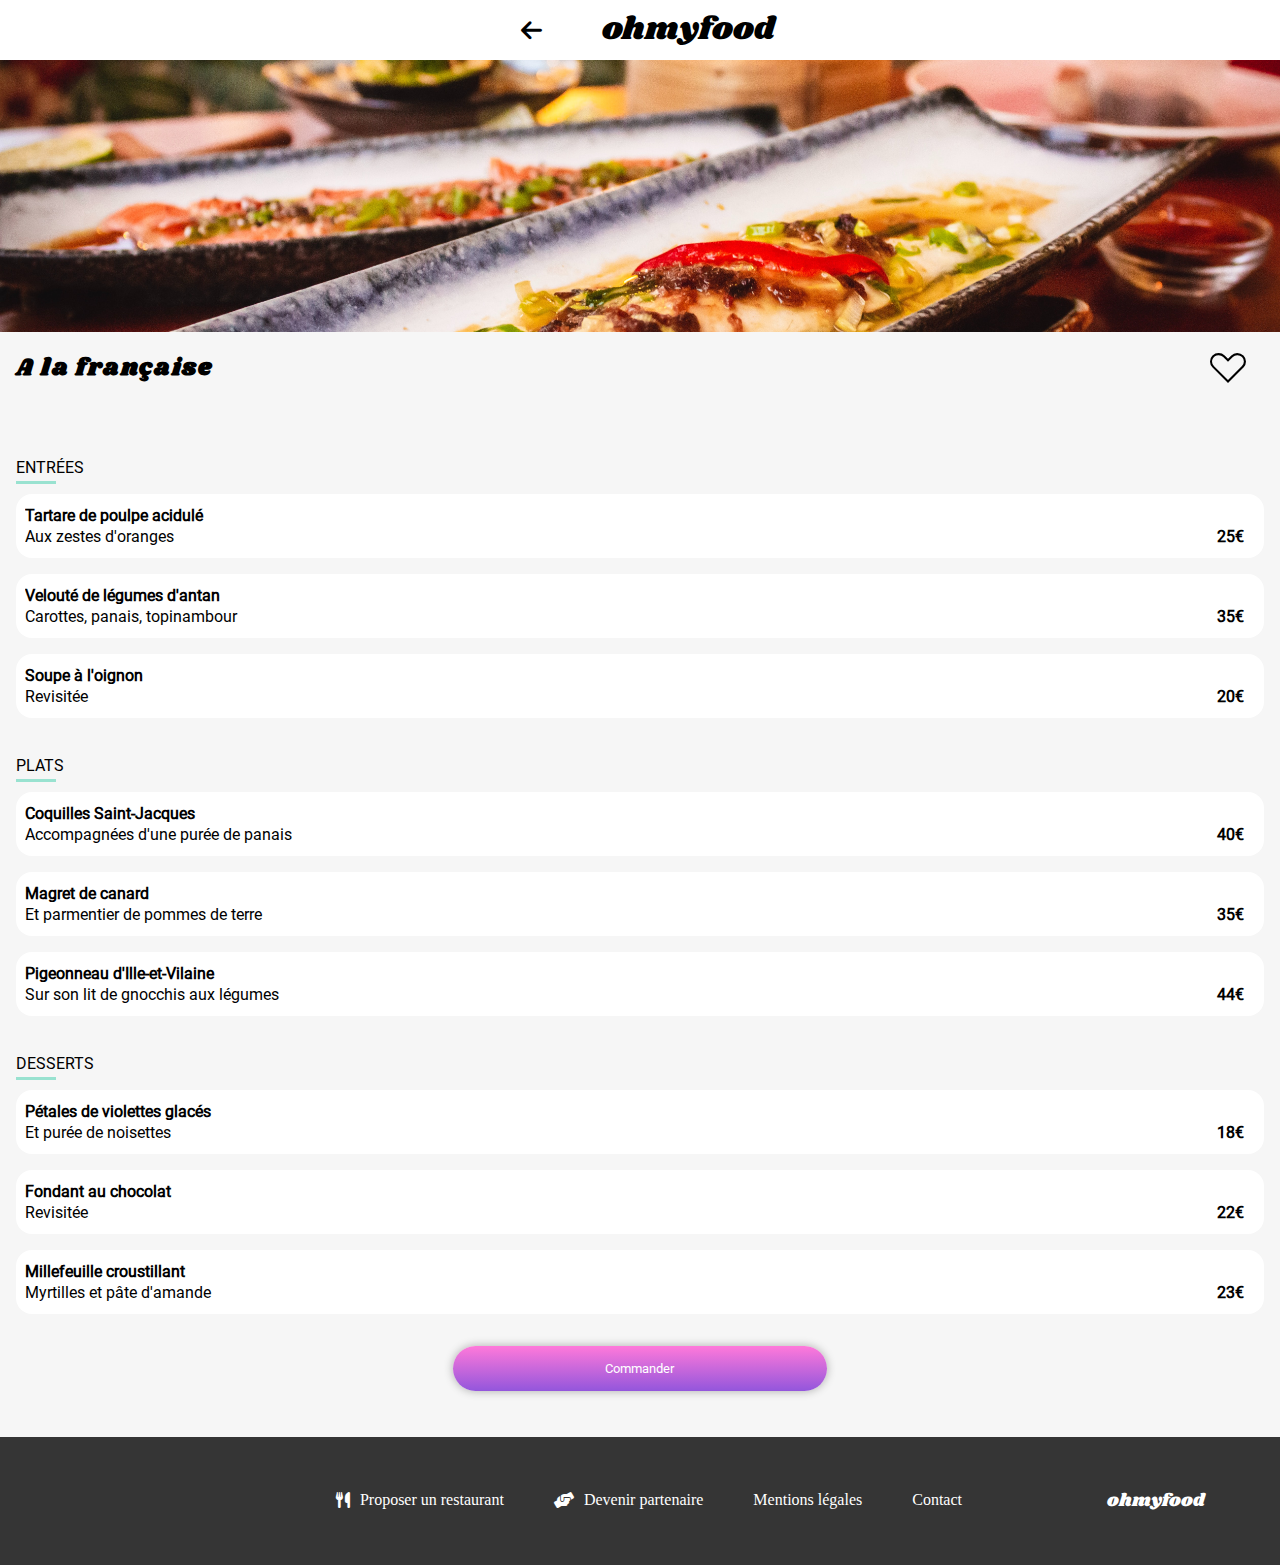
==== A-la-française.html @ dfe3ed31 "Ajout de pages menus" ====
<!DOCTYPE html>
<html lang="fr">

<head>
    <meta charset="UTF-8">
    <meta name="viewport" content="width=device-width, initial-scale=1.0">
    <title>A la française</title>

    <!-- **Font Awesome** -->
    <link rel="stylesheet" href="https://cdnjs.cloudflare.com/ajax/libs/font-awesome/6.0.0/css/all.min.css"
        integrity="sha512-9usAa10IRO0HhonpyAIVpjrylPvoDwiPUiKdWk5t3PyolY1cOd4DSE0Ga+ri4AuTroPR5aQvXU9xC6qOPnzFeg=="
        crossorigin="anonymous" referrerpolicy="no-referrer" />
    <link rel="stylesheet" href="./assets/styles/index.css">
</head>

<body>

    <header>
        <div class="header_container wrapper">
            <a href="./index.html">
                <i class="fas fa-arrow-left back"></i>
            </a>
            <a href="./index.html">
                <h1 class="header-logo">ohmyfood</h1>
            </a>
        </div>
    </header>
    
    <main>

        <img src="./assets/img/restaurants/louis-hansel-shotsoflouis-qNBGVyOCY8Q-unsplash.jpg" class="image_restaurant" alt="image_restaurant" />

        <section class="section_recep">
            <div class="title_like wrapper">
                <h2 class="title_restaurant">
                    A la française
                </h2>
                <!-- **heart** -->
                <div class="like">
                    <svg height="0" width="0">
                        <defs>
                            <clipPath id="svgPath1">
                                <path
                                    d="M20,35.09,4.55,19.64a8.5,8.5,0,0,1-.13-12l.13-.13a8.72,8.72,0,0,1,12.14,0L20,10.79l3.3-3.3a8.09,8.09,0,0,1,5.83-2.58,8.89,8.89,0,0,1,6.31,2.58,8.5,8.5,0,0,1,.13,12l-.13.13Z" />
                            </clipPath>
                        </defs>
                    </svg>

                    <div class="heart-container heart-home">
                        <svg width="40" height="40" viewBox="0 0 40 40" class='heart-stroke'>
                            <path
                                d="M20,35.07,4.55,19.62a8.5,8.5,0,0,1-.12-12l.12-.12a8.72,8.72,0,0,1,12.14,0L20,10.77l3.3-3.3A8.09,8.09,0,0,1,29.13,4.9a8.89,8.89,0,0,1,6.31,2.58,8.5,8.5,0,0,1,.12,12l-.12.12ZM10.64,7.13A6.44,6.44,0,0,0,6.07,18.19L20,32.06,33.94,18.12A6.44,6.44,0,0,0,34,9l0,0a6.44,6.44,0,0,0-4.77-1.85A6,6,0,0,0,24.83,9L20,13.78,15.21,9A6.44,6.44,0,0,0,10.64,7.13Z" />
                        </svg>

                        <a href='#' class='heart-clip heart-path1'></a>

                    </div>
                </div>
            </div>
            <div class="main_meal_desserts wrapper">
                <div class="choice">
                    <div class="title_outline">
                        <p class="title">
                            ENTRÉES
                        </p>
                        <div class="outline"></div>
                    </div>

                    <div class="articles">
                        <article class="article article-1">
                            <div class="article__name_description_price">
                                <h3 class="article__name">
                                    Tartare de poulpe acidulé
                                </h3>
                                <div class="article__description_price">
                                    <p class="article__description">
                                        Aux zestes d'oranges
                                    </p>
                                    <p class="article__price">
                                        25€
                                    </p>
                                </div>
                            </div>
                            <div class="article__check">
                                <div class="article__icon_check">
                                    <i class="fas fa-check-circle article__icon"></i>
                                </div>
                            </div>
                        </article>
                        <article class="article article-2">
                            <div class="article__name_description_price">
                                <h3 class="article__name">
                                    Velouté de légumes d'antan
                                </h3>
                                <div class="article__description_price">
                                    <p class="article__description">
                                        Carottes, panais, topinambour
                                    </p>
                                    <p class="article__price">
                                        35€
                                    </p>
                                </div>
                            </div>
                            <div class="article__check">
                                <div class="article__icon_check">
                                    <i class="fas fa-check-circle article__icon"></i>
                                </div>
                            </div>
                        </article>
                        <article class="article article-3">
                            <div class="article__name_description_price">
                                <h3 class="article__name">
                                    Soupe à l'oignon
                                </h3>
                                <div class="article__description_price">
                                    <p class="article__description">
                                        Revisitée
                                    </p>
                                    <p class="article__price">
                                        20€
                                    </p>
                                </div>
                            </div>
                            <div class="article__check">
                                <div class="article__icon_check">
                                    <i class="fas fa-check-circle article__icon"></i>
                                </div>
                            </div>
                        </article>
                    </div>
                </div>

                <div class="choice">
                    <div class="title_outline">
                        <p class="title">
                            PLATS
                        </p>
                        <div class="outline"></div>
                    </div>

                    <div class="articles">
                        <article class="article article-1">
                            <div class="article__name_description_price">
                                <h3 class="article__name">
                                    Coquilles Saint-Jacques
                                </h3>
                                <div class="article__description_price">
                                    <p class="article__description">
                                        Accompagnées d'une purée de panais
                                    </p>
                                    <p class="article__price">
                                        40€
                                    </p>
                                </div>
                            </div>
                            <div class="article__check">
                                <div class="article__icon_check">
                                    <i class="fas fa-check-circle article__icon"></i>
                                </div>
                            </div>
                        </article>
                        <article class="article article-2">
                            <div class="article__name_description_price">
                                <h3 class="article__name">
                                    Magret de canard
                                </h3>
                                <div class="article__description_price">
                                    <p class="article__description">
                                        Et parmentier de pommes de terre
                                    </p>
                                    <p class="article__price">
                                        35€
                                    </p>
                                </div>
                            </div>
                            <div class="article__check">
                                <div class="article__icon_check">
                                    <i class="fas fa-check-circle article__icon"></i>
                                </div>
                            </div>
                        </article>
                        <article class="article article-3">
                            <div class="article__name_description_price">
                                <h3 class="article__name">
                                    Pigeonneau d'Ille-et-Vilaine
                                </h3>
                                <div class="article__description_price">
                                    <p class="article__description">
                                        Sur son lit de gnocchis aux légumes
                                    </p>
                                    <p class="article__price">
                                        44€
                                    </p>
                                </div>
                            </div>
                            <div class="article__check">
                                <div class="article__icon_check">
                                    <i class="fas fa-check-circle article__icon"></i>
                                </div>
                            </div>
                        </article>
                    </div>
                </div>

                <div class="choice">
                    <div class="title_outline">
                        <p class="title">
                            DESSERTS
                        </p>
                        <div class="outline"></div>
                    </div>

                    <div class="articles">
                        <article class="article article-1">
                            <div class="article__name_description_price">
                                <h3 class="article__name">
                                    Pétales de violettes glacés
                                </h3>
                                <div class="article__description_price">
                                    <p class="article__description">
                                        Et purée de noisettes
                                    </p>
                                    <p class="article__price">
                                        18€
                                    </p>
                                </div>
                            </div>
                            <div class="article__check">
                                <div class="article__icon_check">
                                    <i class="fas fa-check-circle article__icon"></i>
                                </div>
                            </div>
                        </article>

                        <article class="article article-2">
                            <div class="article__name_description_price">
                                <h3 class="article__name">
                                    Fondant au chocolat
                                </h3>
                                <div class="article__description_price">
                                    <p class="article__description">
                                        Revisitée
                                    </p>
                                    <p class="article__price">
                                        22€
                                    </p>
                                </div>
                            </div>
                            <div class="article__check">
                                <div class="article__icon_check">
                                    <i class="fas fa-check-circle article__icon"></i>
                                </div>
                            </div>
                        </article>
                        <article class="article article-3">
                            <div class="article__name_description_price">
                                <h3 class="article__name">
                                    Millefeuille croustillant
                                </h3>
                                <div class="article__description_price">
                                    <p class="article__description">
                                        Myrtilles et pâte d'amande
                                    </p>
                                    <p class="article__price">
                                        23€
                                    </p>
                                </div>
                            </div>
                            <div class="article__check">
                                <div class="article__icon_check">
                                    <i class="fas fa-check-circle article__icon"></i>
                                </div>
                            </div>
                        </article>
                    </div>
                </div>
            </div>
            <!--bouton de commande-->
                <button class="explore_button">Commander</button>
        </section>
    </main>

    <!-- **Footer** -->
    <footer class="footer">
        <div class="footer-block">
            <div class="footer-block-link">
                <i class="fa-solid fa-utensils"></i>
                <a class="footer-lien" href="#">Proposer un restaurant</a>
            </div>
            <div class="footer-block-link">
                <i class="fa-solid fa-handshake-angle"></i>
                <a class="footer-lien" href="#">Devenir partenaire</a>
            </div>
            <div class="footer-block-link">
                <a class="footer-lien" href="#">Mentions légales</a>
            </div>
            <div class="footer-block-link">
                <a class="footer-lien" href="#">Contact</a>
            </div>
            <a class="footer-logo" href="index.html">ohmyfood</a>
        </div>
    </footer>

</body>

</html>
---- assets/styles/index.css ----
html, body, div, span, applet, object, iframe,
h1, h2, h3, h4, h5, h6, p, blockquote, pre,
a, abbr, acronym, address, big, cite, code,
del, dfn, em, img, ins, kbd, q, s, samp,
small, strike, strong, sub, sup, tt, var,
b, u, i, center,
dl, dt, dd, ol, ul, li,
fieldset, form, label, legend,
table, caption, tbody, tfoot, thead, tr, th, td,
article, aside, canvas, details, embed,
figure, figcaption, footer, header, hgroup,
menu, nav, output, ruby, section, summary,
time, mark, audio, video {
  margin: 0;
  padding: 0;
  border: 0;
  font-size: 100%;
  font: inherit;
  vertical-align: baseline;
}

/* HTML5 display-role reset for older browsers */
article, aside, details, figcaption, figure,
footer, header, hgroup, menu, nav, section {
  display: block;
}

body {
  line-height: 1;
}

ol, ul {
  list-style: none;
}

blockquote, q {
  quotes: none;
}

blockquote:before, blockquote:after,
q:before, q:after {
  content: "";
  content: none;
}

table {
  border-collapse: collapse;
  border-spacing: 0;
}

@font-face {
  font-family: "roboto";
  src: url(../fonts/Roboto-Regular.ttf);
}
@font-face {
  font-family: "shrikhand";
  src: url(../fonts/Shrikhand-Regular.ttf);
}
header .header {
  display: -webkit-box;
  display: -ms-flexbox;
  display: flex;
  -webkit-box-pack: center;
      -ms-flex-pack: center;
          justify-content: center;
}
header a {
  text-decoration: none;
  margin: 30px;
}
header a .header-logo {
  font-size: 2rem;
  font-family: shrikhand, serif;
  color: black;
}

main .location-city {
  display: -webkit-box;
  display: -ms-flexbox;
  display: flex;
  -webkit-box-orient: horizontal;
  -webkit-box-direction: normal;
      -ms-flex-direction: row;
          flex-direction: row;
  -webkit-box-pack: center;
      -ms-flex-pack: center;
          justify-content: center;
  -webkit-box-align: center;
      -ms-flex-align: center;
          align-items: center;
  color: #353535;
  height: 50px;
  background-color: #FFF;
}
main .location-city .fa-solid.fa-location-dot {
  margin-right: 10px;
}
main .explore {
  display: -webkit-box;
  display: -ms-flexbox;
  display: flex;
  -webkit-box-orient: horizontal;
  -webkit-box-direction: normal;
      -ms-flex-direction: row;
          flex-direction: row;
  -webkit-box-pack: center;
      -ms-flex-pack: center;
          justify-content: center;
  -webkit-box-align: center;
      -ms-flex-align: center;
          align-items: center;
  color: black;
  padding: 45px 0px;
  background-color: #F6F6F6;
  text-align: center;
}
main .explore .explore-title {
  font-size: 2.5rem;
  font-weight: 700;
}
main .explore .explore-txt {
  margin: 20px;
  font-size: 1.125rem;
  margin-bottom: 40px;
}
main .operation {
  padding: 50px 180px 50px 180px;
}
main .operation .operation-container {
  display: -webkit-box;
  display: -ms-flexbox;
  display: flex;
  -ms-flex-wrap: wrap;
      flex-wrap: wrap;
  -webkit-box-pack: justify;
      -ms-flex-pack: justify;
          justify-content: space-between;
}
main .operation .operation-container .operation-steps {
  margin-top: 20px;
}
main .operation .operation-container .operation-steps .operation-step {
  display: -webkit-box;
  display: -ms-flexbox;
  display: flex;
  -webkit-box-orient: horizontal;
  -webkit-box-direction: normal;
      -ms-flex-direction: row;
          flex-direction: row;
  -webkit-box-align: center;
      -ms-flex-align: center;
          align-items: center;
}
main .operation .operation-container .operation-steps .operation-step .operation-number {
  border-radius: 50%;
  padding: 0 5px;
  padding: 5px 8px 5px 8px;
  color: white;
  background-color: #9356DC;
  text-align: center;
  position: absolute;
  -webkit-transform: translateX(-50%);
          transform: translateX(-50%);
  -webkit-transition: opacity 0.3s ease, -webkit-box-shadow 0.3s ease, -webkit-transform 0.3s ease;
  transition: opacity 0.3s ease, -webkit-box-shadow 0.3s ease, -webkit-transform 0.3s ease;
  transition: box-shadow 0.3s ease, transform 0.3s ease, opacity 0.3s ease;
  transition: box-shadow 0.3s ease, transform 0.3s ease, opacity 0.3s ease, -webkit-box-shadow 0.3s ease, -webkit-transform 0.3s ease;
}
main .operation .operation-container .operation-steps .operation-step .operation-detail {
  display: -webkit-box;
  display: -ms-flexbox;
  display: flex;
  -webkit-box-orient: horizontal;
  -webkit-box-direction: normal;
      -ms-flex-direction: row;
          flex-direction: row;
  border-radius: 15px;
  background: #F6F6F6;
  width: 330px;
  height: 65px;
  -webkit-box-shadow: 0px 5px 15px 0px rgba(0, 0, 0, 0.4);
          box-shadow: 0px 5px 15px 0px rgba(0, 0, 0, 0.4);
  -webkit-box-align: center;
      -ms-flex-align: center;
          align-items: center;
  -webkit-transition: opacity 0.3s ease, -webkit-box-shadow 0.3s ease, -webkit-transform 0.3s ease;
  transition: opacity 0.3s ease, -webkit-box-shadow 0.3s ease, -webkit-transform 0.3s ease;
  transition: box-shadow 0.3s ease, transform 0.3s ease, opacity 0.3s ease;
  transition: box-shadow 0.3s ease, transform 0.3s ease, opacity 0.3s ease, -webkit-box-shadow 0.3s ease, -webkit-transform 0.3s ease;
}
main .operation .operation-container .operation-steps .operation-step .operation-detail i {
  color: #7E7E7E;
  padding: 0 30px;
}
main .operation .operation-container .operation-steps .operation-step .operation-detail p {
  font-weight: bold;
}
main .operation .operation-container .operation-steps .operation-step .operation-detail:hover {
  -webkit-box-shadow: 0px 0px 20px 0px rgba(0, 0, 0, 0.2);
          box-shadow: 0px 0px 20px 0px rgba(0, 0, 0, 0.2);
  background-color: #e3d7f1;
  cursor: pointer;
}
main .operation .operation-container .operation-steps .operation-step .operation-detail:hover i {
  color: #9356DC;
}
main .restaurants {
  background: #FFF;
  padding: 30px 180px 30px 180px;
}
main .restaurants .restaurant-cards {
  display: grid;
  grid-template-columns: repeat(2, 1fr);
  margin-top: 28px;
  gap: 50px 100px;
}
main .restaurants .restaurant-cards .restaurant-tag {
  -webkit-box-align: center;
      -ms-flex-align: center;
          align-items: center;
}
main .restaurants .restaurant-cards .restaurant-tag .restaurant-tag-img img {
  border-radius: 20px 20px 0 0;
  height: 200px;
  width: 100%;
  -o-object-fit: cover;
     object-fit: cover;
}
main .restaurants .restaurant-cards .restaurant-tag .restaurant-tag-img > img {
  -o-object-fit: cover;
     object-fit: cover;
  border-radius: 20px 20px 0 0;
}
main .restaurants .restaurant-cards .restaurant-tag .restaurant-tag-img-new {
  color: #008766;
  background-color: #99E2D0;
  position: absolute;
  right: 1rem;
  top: 1rem;
  padding: 0.3rem 0.8rem;
}
main .restaurants .restaurant-cards .restaurant-block {
  display: -webkit-box;
  display: -ms-flexbox;
  display: flex;
  -webkit-box-pack: justify;
      -ms-flex-pack: justify;
          justify-content: space-between;
  gap: 4px;
  border-radius: 0 0 20px 20px;
  background: #FFF;
  padding: 5px;
  -webkit-box-shadow: 0px 5px 20px 0px rgba(0, 0, 0, 0.1);
          box-shadow: 0px 5px 20px 0px rgba(0, 0, 0, 0.1);
  -webkit-box-flex: 1;
      -ms-flex-positive: 1;
          flex-grow: 1;
}
main .restaurants .restaurant-cards .restaurant-block .restaurant-block-infos {
  margin: 5px 10px;
  color: black;
}
main .restaurants .restaurant-cards .restaurant-block .restaurant-block-infos .h3-title {
  font-weight: 700;
  margin-bottom: 5px;
}
main .restaurants .restaurant-cards .restaurant-block .like {
  margin-top: -15px;
}

footer {
  background-color: #353535;
}
footer .footer-block {
  display: -webkit-box;
  display: -ms-flexbox;
  display: flex;
  -webkit-box-orient: horizontal;
  -webkit-box-direction: normal;
      -ms-flex-direction: row;
          flex-direction: row;
  padding: 30px 25px;
  width: 100%;
  -webkit-box-pack: right;
      -ms-flex-pack: right;
          justify-content: right;
}
footer .footer-block .footer-block-link {
  display: -webkit-box;
  display: -ms-flexbox;
  display: flex;
  -webkit-box-orient: horizontal;
  -webkit-box-direction: normal;
      -ms-flex-direction: row;
          flex-direction: row;
  -webkit-box-pack: justify;
      -ms-flex-pack: justify;
          justify-content: space-between;
  margin: 25px;
}
footer .footer-block .footer-block-link .footer-lien {
  color: #FFF;
  text-decoration: none;
}
footer .footer-block .footer-block-link .footer-lien:hover {
  color: #9356DC;
}
footer .footer-block .footer-block-link .fa-solid.fa-handshake-angle,
footer .footer-block .footer-block-link .fa-solid.fa-utensils {
  color: #FFF;
  margin-right: 10px;
}
footer .footer-block .footer-logo {
  text-decoration: none;
  color: white;
  font-family: shrikhand, serif;
  font-size: 1.125rem;
  padding: 25px 50px 25px 120px;
}

* {
  margin: 0;
  padding: 0;
  -webkit-box-sizing: border-box;
          box-sizing: border-box;
  font-family: roboto, sans-serif;
  -webkit-user-select: none;
     -moz-user-select: none;
      -ms-user-select: none;
          user-select: none;
}

a {
  text-decoration: none;
}

h2 {
  font-size: 1.5rem;
  font-weight: bold;
  width: 100%;
}

.explore_button {
  text-decoration: none;
  color: white;
  border-radius: 25px;
  border: none;
  padding: 15px 20px;
  background: -webkit-gradient(linear, left top, left bottom, from(#ff79da), to(#9356dc));
  background: linear-gradient(180deg, #ff79da 0%, #9356dc 100%);
  -webkit-box-shadow: 0px 0px 10px 0px rgba(0, 0, 0, 0.3);
          box-shadow: 0px 0px 10px 0px rgba(0, 0, 0, 0.3);
  -webkit-transition: opacity 0.3s ease, -webkit-box-shadow 0.3s ease, -webkit-transform 0.3s ease;
  transition: opacity 0.3s ease, -webkit-box-shadow 0.3s ease, -webkit-transform 0.3s ease;
  transition: box-shadow 0.3s ease, transform 0.3s ease, opacity 0.3s ease;
  transition: box-shadow 0.3s ease, transform 0.3s ease, opacity 0.3s ease, -webkit-box-shadow 0.3s ease, -webkit-transform 0.3s ease;
}

.explore_button:hover {
  -webkit-box-shadow: 0px 0px 20px 0px rgba(0, 0, 0, 0.5);
          box-shadow: 0px 0px 20px 0px rgba(0, 0, 0, 0.5);
  -webkit-transform: scale(1.05);
          transform: scale(1.05);
  opacity: 0.8;
  cursor: pointer;
}

.heart-container {
  position: relative;
  width: 40px;
  height: 40px;
}

.heart-clip {
  display: block;
  width: 100%;
  height: 100%;
  position: relative;
  overflow: hidden;
}
.heart-clip:hover::before {
  -webkit-transform: scale(1);
          transform: scale(1);
  opacity: 1;
}
.heart-clip::before {
  content: "";
  display: block;
  width: 100%;
  height: 100%;
  border-radius: 50%;
  background: -webkit-gradient(linear, left top, left bottom, from(#9356DC), to(#FF79DA));
  background: linear-gradient(#9356DC, #FF79DA);
  opacity: 0;
  -webkit-transform: scale(0);
          transform: scale(0);
  -webkit-transition: opacity 0.2s linear, -webkit-transform 0.2s linear;
  transition: opacity 0.2s linear, -webkit-transform 0.2s linear;
  transition: transform 0.2s linear, opacity 0.2s linear;
  transition: transform 0.2s linear, opacity 0.2s linear, -webkit-transform 0.2s linear;
  -webkit-transform-origin: center 60%;
          transform-origin: center 60%;
}

.heart-stroke {
  width: 100%;
  height: 100%;
  position: absolute;
  top: 0;
  left: 0;
}

.heart-home {
  margin-right: 1rem;
}

.heart-path1 {
  -webkit-clip-path: url(#svgPath1);
          clip-path: url(#svgPath1);
}

.heart-path2 {
  -webkit-clip-path: url(#svgPath2);
          clip-path: url(#svgPath2);
}

.heart-path3 {
  -webkit-clip-path: url(#svgPath3);
          clip-path: url(#svgPath3);
}

.heart-path4 {
  -webkit-clip-path: url(#svgPath4);
          clip-path: url(#svgPath4);
}

.heart-menu {
  -webkit-clip-path: url(#svgPathMenu);
          clip-path: url(#svgPathMenu);
}

header {
  display: -webkit-box;
  display: -ms-flexbox;
  display: flex;
  -webkit-box-align: center;
      -ms-flex-align: center;
          align-items: center;
  -webkit-box-pack: center;
      -ms-flex-pack: center;
          justify-content: center;
}
header .header_container {
  display: -webkit-box;
  display: -ms-flexbox;
  display: flex;
  -webkit-box-align: center;
      -ms-flex-align: center;
          align-items: center;
  width: 100%;
  -webkit-box-pack: center;
      -ms-flex-pack: center;
          justify-content: center;
  height: 60px;
}
header .back {
  font-size: x-large;
  margin-left: 1rem;
  color: black;
}

.wrapper {
  margin: auto;
}

img {
  width: 100%;
  -o-object-fit: cover;
     object-fit: cover;
}

.title_like {
  display: -webkit-box;
  display: -ms-flexbox;
  display: flex;
  -webkit-box-align: center;
      -ms-flex-align: center;
          align-items: center;
  -webkit-box-pack: justify;
      -ms-flex-pack: justify;
          justify-content: space-between;
}
.title_like .title_restaurant {
  font-family: shrikhand, serif;
  letter-spacing: 0.1rem;
  margin-right: 20px;
}
.title_like .like {
  margin-top: -15px;
}

.main_meal_desserts {
  display: -webkit-box;
  display: -ms-flexbox;
  display: flex;
  -webkit-box-orient: vertical;
  -webkit-box-direction: normal;
      -ms-flex-direction: column;
          flex-direction: column;
  margin-top: -100px;
  margin-bottom: 10px;
}
.main_meal_desserts .title {
  font-family: roboto, sans-serif;
  margin-bottom: 5px;
  margin-top: 40px;
}
.main_meal_desserts .outline {
  border-top: 3px solid #99E2D0;
  width: 40px;
  margin-bottom: 10px;
}
.main_meal_desserts .articles {
  display: -webkit-box;
  display: -ms-flexbox;
  display: flex;
  -webkit-box-orient: vertical;
  -webkit-box-direction: normal;
      -ms-flex-direction: column;
          flex-direction: column;
  row-gap: 1rem;
}
.main_meal_desserts .articles h3,
.main_meal_desserts .articles .article__price {
  font-weight: 600;
}

.article {
  background-color: white;
  border-radius: 1rem;
  display: -webkit-box;
  display: -ms-flexbox;
  display: flex;
  -webkit-box-orient: horizontal;
  -webkit-box-direction: normal;
      -ms-flex-direction: row;
          flex-direction: row;
  padding: 0.25rem;
  cursor: pointer;
  height: 4rem;
  -webkit-box-align: center;
      -ms-flex-align: center;
          align-items: center;
  position: relative;
  overflow: hidden;
}
.article__description_price {
  display: -webkit-box;
  display: -ms-flexbox;
  display: flex;
  -webkit-box-pack: justify;
      -ms-flex-pack: justify;
          justify-content: space-between;
  margin: 0 0 5px 5px;
}
.article__name {
  margin: 5px 0 5px 5px;
  overflow: hidden;
  white-space: nowrap;
  text-overflow: ellipsis;
  position: relative;
}
.article__description {
  margin: 0;
  overflow: hidden;
  white-space: nowrap;
  text-overflow: ellipsis;
  padding-right: 1rem;
  position: relative;
}
.article__price {
  margin: 0 1rem 0 0;
  -webkit-transition-duration: 0.5s;
          transition-duration: 0.5s;
}
.article__name_description_price {
  -webkit-box-flex: 1;
      -ms-flex: 1;
          flex: 1;
  width: 65%;
}
.article__check {
  width: 0;
  display: -webkit-box;
  display: -ms-flexbox;
  display: flex;
  background-color: #99E2D0;
  -webkit-box-align: center;
      -ms-flex-align: center;
          align-items: center;
  -webkit-box-pack: center;
      -ms-flex-pack: center;
          justify-content: center;
  -webkit-transition-duration: 0.5s;
          transition-duration: 0.5s;
  height: 4.5rem;
  position: absolute;
  right: 0;
  top: 0;
  bottom: 0;
  border-radius: 0rem 1rem 1rem 0rem;
}
.article:hover .article__name {
  width: inherit;
  -webkit-transition: all 0.5s ease-in-out;
  transition: all 0.5s ease-in-out;
  -webkit-transition-duration: 0.5s;
          transition-duration: 0.5s;
}
.article:hover .article__price {
  padding-right: 3rem;
  -webkit-transition-duration: 0.5s;
          transition-duration: 0.5s;
}
.article:hover .article__check {
  margin-right: -4px;
  background-color: #99E2D0;
  width: 4rem;
  display: -webkit-box;
  display: -ms-flexbox;
  display: flex;
  -webkit-box-align: center;
      -ms-flex-align: center;
          align-items: center;
  -webkit-box-pack: center;
      -ms-flex-pack: center;
          justify-content: center;
  -webkit-transition-duration: 0.5s;
          transition-duration: 0.5s;
  height: 4.5rem;
  border-radius: 0rem 1rem 1rem 0rem;
}
.article:hover .article__icon_check {
  -webkit-transform: rotate(0);
          transform: rotate(0);
  height: 1.6rem;
  width: 1.6rem;
  background-color: #99E2D0;
  visibility: visible;
  -webkit-box-align: center;
      -ms-flex-align: center;
          align-items: center;
  -webkit-box-pack: center;
      -ms-flex-pack: center;
          justify-content: center;
  border-radius: 100px;
  -webkit-transition-duration: 0.5s;
          transition-duration: 0.5s;
  -webkit-animation: apparition_check 0.25s;
          animation: apparition_check 0.25s;
}
.article__icon_check {
  height: 1.6rem;
  width: 1.6rem;
  background-color: #99E2D0;
  -webkit-box-align: center;
      -ms-flex-align: center;
          align-items: center;
  display: -webkit-box;
  display: -ms-flexbox;
  display: flex;
  -webkit-box-pack: center;
      -ms-flex-pack: center;
          justify-content: center;
  border-radius: 100px;
  -webkit-transform: rotate(180deg);
          transform: rotate(180deg);
  -webkit-transition-duration: 0.5s;
          transition-duration: 0.5s;
  visibility: hidden;
  -webkit-animation: disparition_check 0.25s;
          animation: disparition_check 0.25s;
}
.article__icon {
  color: white;
  font-size: x-large;
}

.explore_button {
  margin: 0 auto;
  width: 18%;
}

@media (max-width: 1023px) {
  img {
    max-height: 27rem;
  }
  .section_recep {
    display: -webkit-box;
    display: -ms-flexbox;
    display: flex;
    -webkit-box-orient: vertical;
    -webkit-box-direction: normal;
        -ms-flex-direction: column;
            flex-direction: column;
    background-color: #F6F6F6;
    border-radius: 3rem 3rem 0 0;
    margin-top: -80px;
    position: relative;
    padding: 1rem 1rem 3rem 1rem;
    row-gap: 2rem;
  }
  .wrapper {
    margin: 0;
  }
}
.explore_button {
  margin: 0 auto;
  width: 30%;
  margin-bottom: 30px;
}

@media (min-width: 1024px) and (max-width: 1439px) {
  img {
    max-height: 17rem;
  }
  .section_recep {
    background-color: #F6F6F6;
    padding: 1rem;
    display: -webkit-box;
    display: -ms-flexbox;
    display: flex;
    -webkit-box-orient: vertical;
    -webkit-box-direction: normal;
        -ms-flex-direction: column;
            flex-direction: column;
    row-gap: 2rem;
    margin-top: -4px;
  }
  .wrapper {
    margin: 0;
  }
}
@media (min-width: 1440px) {
  .main_meal_desserts {
    display: -webkit-box;
    display: -ms-flexbox;
    display: flex;
    -webkit-box-pack: justify;
        -ms-flex-pack: justify;
            justify-content: space-between;
    -webkit-column-gap: 5rem;
       -moz-column-gap: 5rem;
            column-gap: 5rem;
  }
  .section_recep {
    display: -webkit-box;
    display: -ms-flexbox;
    display: flex;
    -webkit-box-orient: vertical;
    -webkit-box-direction: normal;
        -ms-flex-direction: column;
            flex-direction: column;
    background-color: #F6F6F6;
    position: relative;
    width: 1055px;
    height: 1221px;
    row-gap: 2rem;
    border-radius: 20px 20px 0 0;
    margin: 0 auto;
  }
  .image_restaurant {
    background-color: #F6F6F6;
    max-height: 24rem;
    margin-bottom: -1rem;
  }
  .titre_like {
    -webkit-column-gap: 5rem;
       -moz-column-gap: 5rem;
            column-gap: 5rem;
  }
  .article {
    width: 400px;
  }
}/*# sourceMappingURL=index.css.map */
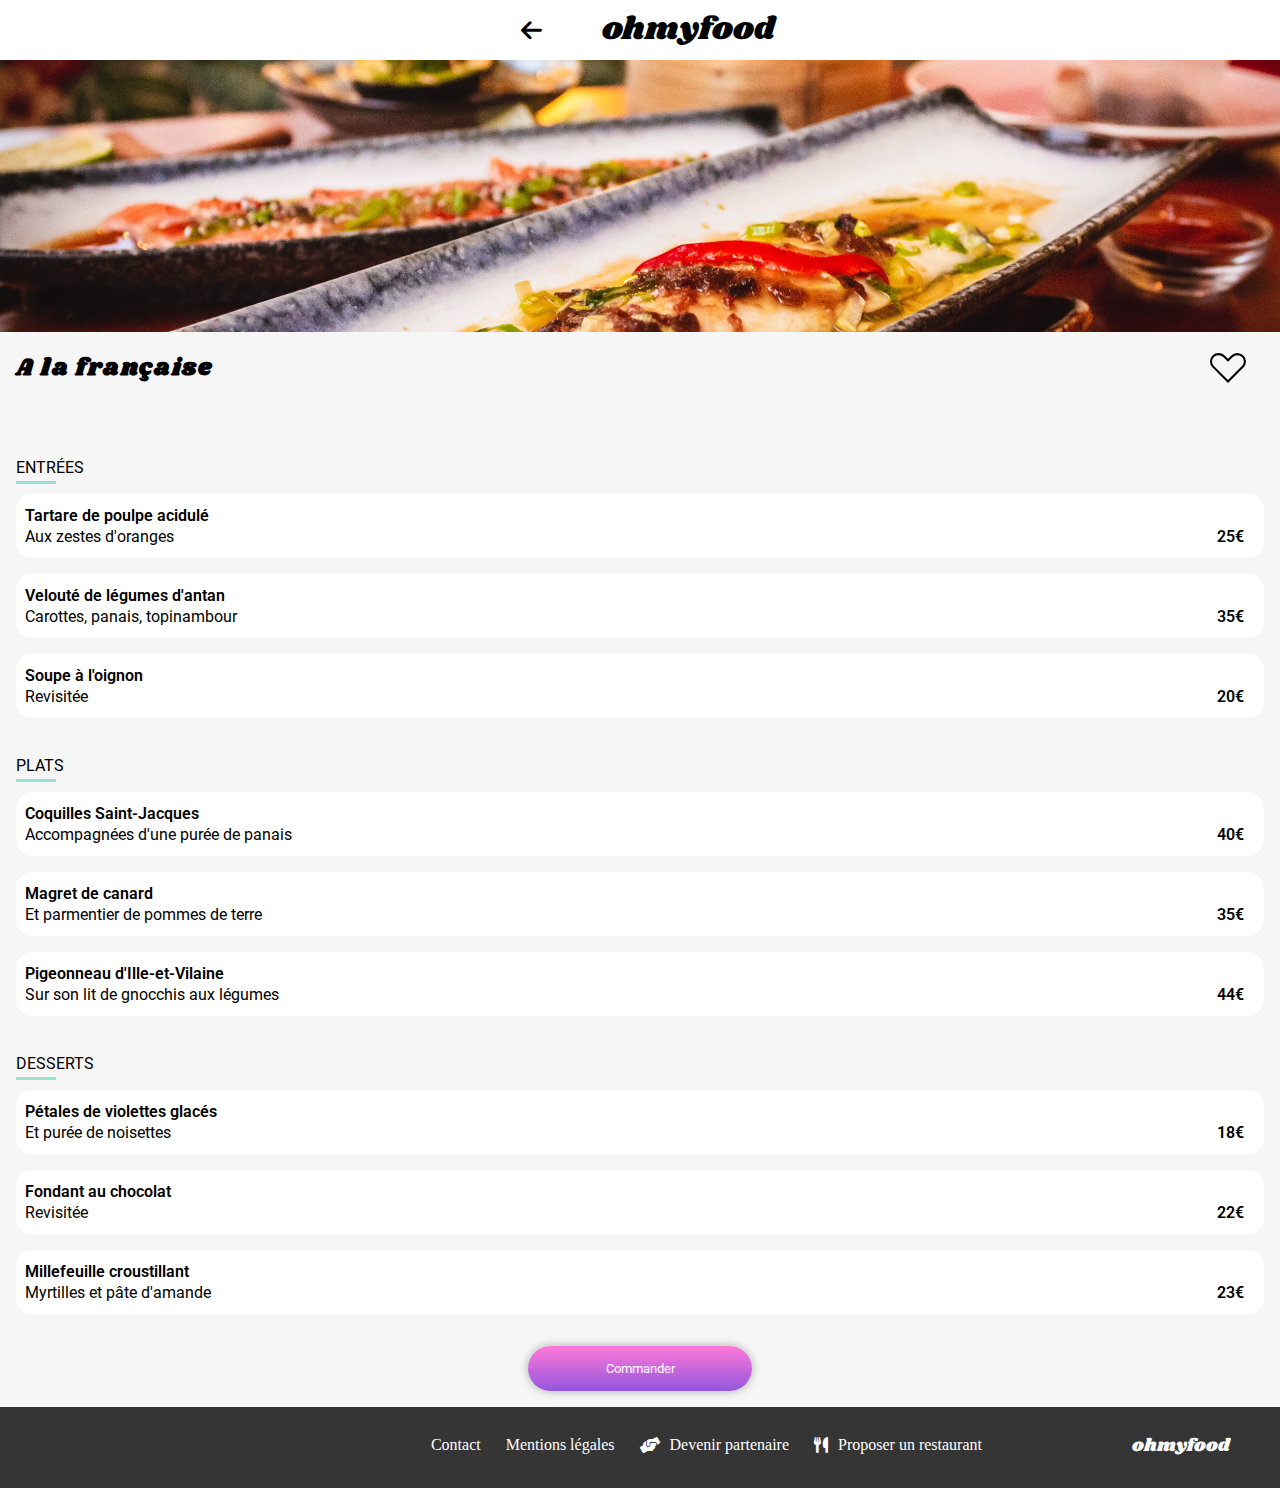
==== commit 8582b8ff: "Mixin pour mobile first" ====
--- a/A-la-française.html
+++ b/A-la-française.html
@@ -283,6 +283,7 @@
     <!-- **Footer** -->
     <footer class="footer">
         <div class="footer-block">
+            <a class="footer-logo" href="index.html">ohmyfood</a>
             <div class="footer-block-link">
                 <i class="fa-solid fa-utensils"></i>
                 <a class="footer-lien" href="#">Proposer un restaurant</a>
@@ -297,7 +298,6 @@
             <div class="footer-block-link">
                 <a class="footer-lien" href="#">Contact</a>
             </div>
-            <a class="footer-logo" href="index.html">ohmyfood</a>
         </div>
     </footer>
 
--- a/assets/styles/index.css
+++ b/assets/styles/index.css
@@ -1,3 +1,5 @@
+@charset "UTF-8";
+@import url("https://fonts.googleapis.com/css2?family=Roboto:wght@100;300;400;500;700;900&family=Shrikhand&display=swap");
 html, body, div, span, applet, object, iframe,
 h1, h2, h3, h4, h5, h6, p, blockquote, pre,
 a, abbr, acronym, address, big, cite, code,
@@ -48,6 +50,125 @@
   border-spacing: 0;
 }
 
+body {
+  position: relative;
+}
+body .loader {
+  position: fixed;
+  width: 100%;
+  height: 100%;
+  background: rgb(14, 14, 14);
+  display: -webkit-box;
+  display: -ms-flexbox;
+  display: flex;
+  -webkit-box-pack: center;
+      -ms-flex-pack: center;
+          justify-content: center;
+  -webkit-box-align: center;
+      -ms-flex-align: center;
+          align-items: center;
+  z-index: 1; /* Permet à l'élément d'être empilé au-dessus de tous les autres éléments */
+  -webkit-animation: loading 3s both;
+          animation: loading 3s both;
+}
+body .lettre {
+  color: #9356DC;
+  font-size: 25px;
+  letter-spacing: 15px;
+  margin-bottom: 150px;
+  -webkit-animation: flash 1s linear infinite;
+          animation: flash 1s linear infinite;
+}
+@-webkit-keyframes flash {
+  0% {
+    color: #e3d7f1;
+    text-shadow: 0 0 7px #e3d7f1;
+  }
+  90% {
+    color: #9356DC;
+    text-shadow: none;
+  }
+  100% {
+    color: #e3d7f1;
+    text-shadow: 0 0 7px #e3d7f1;
+  }
+}
+@keyframes flash {
+  0% {
+    color: #e3d7f1;
+    text-shadow: 0 0 7px #e3d7f1;
+  }
+  90% {
+    color: #9356DC;
+    text-shadow: none;
+  }
+  100% {
+    color: #e3d7f1;
+    text-shadow: 0 0 7px #e3d7f1;
+  }
+}
+@-webkit-keyframes loading {
+  0% {
+    opacity: 1;
+  }
+  50% {
+    opacity: 0;
+  }
+  100% {
+    opacity: 0;
+    z-index: -1;
+  }
+}
+@keyframes loading {
+  0% {
+    opacity: 1;
+  }
+  50% {
+    opacity: 0;
+  }
+  100% {
+    opacity: 0;
+    z-index: -1;
+  }
+}
+body .lettre:nth-child(1) {
+  -webkit-animation-delay: 0.1s;
+          animation-delay: 0.1s;
+}
+body .lettre:nth-child(2) {
+  -webkit-animation-delay: 0.2s;
+          animation-delay: 0.2s;
+}
+body .lettre:nth-child(3) {
+  -webkit-animation-delay: 0.3s;
+          animation-delay: 0.3s;
+}
+body .lettre:nth-child(4) {
+  -webkit-animation-delay: 0.4s;
+          animation-delay: 0.4s;
+}
+body .lettre:nth-child(5) {
+  -webkit-animation-delay: 0.5s;
+          animation-delay: 0.5s;
+}
+body .lettre:nth-child(6) {
+  -webkit-animation-delay: 0.6s;
+          animation-delay: 0.6s;
+}
+body .lettre:nth-child(7) {
+  -webkit-animation-delay: 0.8s;
+          animation-delay: 0.8s;
+}
+body .lettre:nth-child(8) {
+  -webkit-animation-delay: 1s;
+          animation-delay: 1s;
+}
+body .fond-out {
+  opacity: 0;
+  -webkit-transition: opacity 0.4s ease-in-out;
+  transition: opacity 0.4s ease-in-out;
+}
+
 @font-face {
   font-family: "roboto";
   src: url(../fonts/Roboto-Regular.ttf);
@@ -90,7 +211,7 @@
           align-items: center;
   color: #353535;
   height: 50px;
-  background-color: #FFF;
+  background-color: #EAEAEA;
 }
 main .location-city .fa-solid.fa-location-dot {
   margin-right: 10px;
@@ -115,16 +236,28 @@
   text-align: center;
 }
 main .explore .explore-title {
-  font-size: 2.5rem;
+  font-size: 1.5rem;
   font-weight: 700;
+}
+@media (min-width: 1024px) and (max-width: 2400px) {
+  main .explore .explore-title {
+    font-size: 2.5rem;
+  }
 }
 main .explore .explore-txt {
   margin: 20px;
   font-size: 1.125rem;
   margin-bottom: 40px;
+  color: #353535;
+  font-weight: 300;
 }
 main .operation {
-  padding: 50px 180px 50px 180px;
+  padding: 25px 25px 25px 25px;
+}
+@media (min-width: 1024px) and (max-width: 2400px) {
+  main .operation {
+    padding: 25px 90px 25px 90px;
+  }
 }
 main .operation .operation-container {
   display: -webkit-box;
@@ -176,7 +309,7 @@
           flex-direction: row;
   border-radius: 15px;
   background: #F6F6F6;
-  width: 330px;
+  width: 345px;
   height: 65px;
   -webkit-box-shadow: 0px 5px 15px 0px rgba(0, 0, 0, 0.4);
           box-shadow: 0px 5px 15px 0px rgba(0, 0, 0, 0.4);
@@ -206,18 +339,42 @@
 }
 main .restaurants {
   background: #FFF;
-  padding: 30px 180px 30px 180px;
+  padding: 25px 25px 25px 25px;
+}
+@media (min-width: 1024px) and (max-width: 2400px) {
+  main .restaurants {
+    padding: 12.5px 90px 12.5px 90px;
+  }
 }
 main .restaurants .restaurant-cards {
+  display: -webkit-box;
+  display: -ms-flexbox;
+  display: flex;
+  -webkit-box-orient: vertical;
+  -webkit-box-direction: normal;
+      -ms-flex-direction: column;
+          flex-direction: column;
+  -ms-flex-wrap: wrap;
+      flex-wrap: wrap;
   display: grid;
-  grid-template-columns: repeat(2, 1fr);
+  gap: 50px 100px;
   margin-top: 28px;
-  gap: 50px 100px;
+}
+@media (min-width: 1024px) and (max-width: 2400px) {
+  main .restaurants .restaurant-cards {
+    grid-template-columns: repeat(2, 1fr);
+    gap: 50px 100px;
+  }
 }
 main .restaurants .restaurant-cards .restaurant-tag {
   -webkit-box-align: center;
       -ms-flex-align: center;
           align-items: center;
+  border-radius: 1rem;
+  background-color: white;
+  -webkit-box-shadow: rgba(0, 0, 0, 0.35) 0px 5px 15px;
+          box-shadow: rgba(0, 0, 0, 0.35) 0px 5px 15px;
+  position: relative;
 }
 main .restaurants .restaurant-cards .restaurant-tag .restaurant-tag-img img {
   border-radius: 20px 20px 0 0;
@@ -231,13 +388,14 @@
      object-fit: cover;
   border-radius: 20px 20px 0 0;
 }
-main .restaurants .restaurant-cards .restaurant-tag .restaurant-tag-img-new {
+main .restaurants .restaurant-cards .restaurant-tag .new {
   color: #008766;
+  font-weight: bold;
   background-color: #99E2D0;
   position: absolute;
-  right: 1rem;
-  top: 1rem;
-  padding: 0.3rem 0.8rem;
+  padding: 10px 20px;
+  margin-left: -140px;
+  margin-top: 22px;
 }
 main .restaurants .restaurant-cards .restaurant-block {
   display: -webkit-box;
@@ -252,9 +410,6 @@
   padding: 5px;
   -webkit-box-shadow: 0px 5px 20px 0px rgba(0, 0, 0, 0.1);
           box-shadow: 0px 5px 20px 0px rgba(0, 0, 0, 0.1);
-  -webkit-box-flex: 1;
-      -ms-flex-positive: 1;
-          flex-grow: 1;
 }
 main .restaurants .restaurant-cards .restaurant-block .restaurant-block-infos {
   margin: 5px 10px;
@@ -275,15 +430,26 @@
   display: -webkit-box;
   display: -ms-flexbox;
   display: flex;
-  -webkit-box-orient: horizontal;
+  -webkit-box-orient: vertical;
   -webkit-box-direction: normal;
-      -ms-flex-direction: row;
-          flex-direction: row;
-  padding: 30px 25px;
-  width: 100%;
-  -webkit-box-pack: right;
-      -ms-flex-pack: right;
-          justify-content: right;
+      -ms-flex-direction: column;
+          flex-direction: column;
+}
+@media (min-width: 1024px) and (max-width: 2400px) {
+  footer .footer-block {
+    display: -webkit-box;
+    display: -ms-flexbox;
+    display: flex;
+    -webkit-box-orient: horizontal;
+    -webkit-box-direction: reverse;
+        -ms-flex-direction: row-reverse;
+            flex-direction: row-reverse;
+    padding: 30px 25px;
+    width: 100%;
+    -webkit-box-pack: right;
+        -ms-flex-pack: right;
+            justify-content: right;
+  }
 }
 footer .footer-block .footer-block-link {
   display: -webkit-box;
@@ -293,10 +459,22 @@
   -webkit-box-direction: normal;
       -ms-flex-direction: row;
           flex-direction: row;
-  -webkit-box-pack: justify;
-      -ms-flex-pack: justify;
-          justify-content: space-between;
-  margin: 25px;
+  margin-left: 25px;
+  margin-bottom: 5px;
+}
+@media (min-width: 1024px) and (max-width: 2400px) {
+  footer .footer-block .footer-block-link {
+    display: -webkit-box;
+    display: -ms-flexbox;
+    display: flex;
+    -webkit-box-orient: horizontal;
+    -webkit-box-direction: normal;
+        -ms-flex-direction: row;
+            flex-direction: row;
+    -webkit-box-pack: justify;
+        -ms-flex-pack: justify;
+            justify-content: space-between;
+  }
 }
 footer .footer-block .footer-block-link .footer-lien {
   color: #FFF;
@@ -315,7 +493,12 @@
   color: white;
   font-family: shrikhand, serif;
   font-size: 1.125rem;
-  padding: 25px 50px 25px 120px;
+  padding: 22px 0px 16px 25px;
+}
+@media (min-width: 1024px) and (max-width: 2400px) {
+  footer .footer-block .footer-logo {
+    padding: 0px 25px 0px 150px;
+  }
 }
 
 * {
@@ -346,8 +529,8 @@
   border-radius: 25px;
   border: none;
   padding: 15px 20px;
-  background: -webkit-gradient(linear, left top, left bottom, from(#ff79da), to(#9356dc));
-  background: linear-gradient(180deg, #ff79da 0%, #9356dc 100%);
+  background: -webkit-gradient(linear, left top, left bottom, from(#FF79DA), to(#9356DC));
+  background: linear-gradient(180deg, #FF79DA 0%, #9356DC 100%);
   -webkit-box-shadow: 0px 0px 10px 0px rgba(0, 0, 0, 0.3);
           box-shadow: 0px 0px 10px 0px rgba(0, 0, 0, 0.3);
   -webkit-transition: opacity 0.3s ease, -webkit-box-shadow 0.3s ease, -webkit-transform 0.3s ease;
@@ -439,261 +622,254 @@
           clip-path: url(#svgPathMenu);
 }
 
-header {
-  display: -webkit-box;
-  display: -ms-flexbox;
-  display: flex;
-  -webkit-box-align: center;
-      -ms-flex-align: center;
-          align-items: center;
-  -webkit-box-pack: center;
-      -ms-flex-pack: center;
-          justify-content: center;
-}
-header .header_container {
-  display: -webkit-box;
-  display: -ms-flexbox;
-  display: flex;
-  -webkit-box-align: center;
-      -ms-flex-align: center;
-          align-items: center;
-  width: 100%;
-  -webkit-box-pack: center;
-      -ms-flex-pack: center;
-          justify-content: center;
-  height: 60px;
-}
-header .back {
-  font-size: x-large;
-  margin-left: 1rem;
-  color: black;
-}
-
-.wrapper {
-  margin: auto;
-}
-
-img {
-  width: 100%;
-  -o-object-fit: cover;
-     object-fit: cover;
-}
-
-.title_like {
-  display: -webkit-box;
-  display: -ms-flexbox;
-  display: flex;
-  -webkit-box-align: center;
-      -ms-flex-align: center;
-          align-items: center;
-  -webkit-box-pack: justify;
-      -ms-flex-pack: justify;
-          justify-content: space-between;
-}
-.title_like .title_restaurant {
-  font-family: shrikhand, serif;
-  letter-spacing: 0.1rem;
-  margin-right: 20px;
-}
-.title_like .like {
-  margin-top: -15px;
-}
-
-.main_meal_desserts {
-  display: -webkit-box;
-  display: -ms-flexbox;
-  display: flex;
-  -webkit-box-orient: vertical;
-  -webkit-box-direction: normal;
-      -ms-flex-direction: column;
-          flex-direction: column;
-  margin-top: -100px;
-  margin-bottom: 10px;
-}
-.main_meal_desserts .title {
-  font-family: roboto, sans-serif;
-  margin-bottom: 5px;
-  margin-top: 40px;
-}
-.main_meal_desserts .outline {
-  border-top: 3px solid #99E2D0;
-  width: 40px;
-  margin-bottom: 10px;
-}
-.main_meal_desserts .articles {
-  display: -webkit-box;
-  display: -ms-flexbox;
-  display: flex;
-  -webkit-box-orient: vertical;
-  -webkit-box-direction: normal;
-      -ms-flex-direction: column;
-          flex-direction: column;
-  row-gap: 1rem;
-}
-.main_meal_desserts .articles h3,
-.main_meal_desserts .articles .article__price {
-  font-weight: 600;
-}
-
-.article {
-  background-color: white;
-  border-radius: 1rem;
-  display: -webkit-box;
-  display: -ms-flexbox;
-  display: flex;
-  -webkit-box-orient: horizontal;
-  -webkit-box-direction: normal;
-      -ms-flex-direction: row;
-          flex-direction: row;
-  padding: 0.25rem;
-  cursor: pointer;
-  height: 4rem;
-  -webkit-box-align: center;
-      -ms-flex-align: center;
-          align-items: center;
-  position: relative;
-  overflow: hidden;
-}
-.article__description_price {
-  display: -webkit-box;
-  display: -ms-flexbox;
-  display: flex;
-  -webkit-box-pack: justify;
-      -ms-flex-pack: justify;
-          justify-content: space-between;
-  margin: 0 0 5px 5px;
-}
-.article__name {
-  margin: 5px 0 5px 5px;
-  overflow: hidden;
-  white-space: nowrap;
-  text-overflow: ellipsis;
-  position: relative;
-}
-.article__description {
-  margin: 0;
-  overflow: hidden;
-  white-space: nowrap;
-  text-overflow: ellipsis;
-  padding-right: 1rem;
-  position: relative;
-}
-.article__price {
-  margin: 0 1rem 0 0;
-  -webkit-transition-duration: 0.5s;
-          transition-duration: 0.5s;
-}
-.article__name_description_price {
-  -webkit-box-flex: 1;
-      -ms-flex: 1;
-          flex: 1;
-  width: 65%;
-}
-.article__check {
-  width: 0;
-  display: -webkit-box;
-  display: -ms-flexbox;
-  display: flex;
-  background-color: #99E2D0;
-  -webkit-box-align: center;
-      -ms-flex-align: center;
-          align-items: center;
-  -webkit-box-pack: center;
-      -ms-flex-pack: center;
-          justify-content: center;
-  -webkit-transition-duration: 0.5s;
-          transition-duration: 0.5s;
-  height: 4.5rem;
-  position: absolute;
-  right: 0;
-  top: 0;
-  bottom: 0;
-  border-radius: 0rem 1rem 1rem 0rem;
-}
-.article:hover .article__name {
-  width: inherit;
-  -webkit-transition: all 0.5s ease-in-out;
-  transition: all 0.5s ease-in-out;
-  -webkit-transition-duration: 0.5s;
-          transition-duration: 0.5s;
-}
-.article:hover .article__price {
-  padding-right: 3rem;
-  -webkit-transition-duration: 0.5s;
-          transition-duration: 0.5s;
-}
-.article:hover .article__check {
-  margin-right: -4px;
-  background-color: #99E2D0;
-  width: 4rem;
-  display: -webkit-box;
-  display: -ms-flexbox;
-  display: flex;
-  -webkit-box-align: center;
-      -ms-flex-align: center;
-          align-items: center;
-  -webkit-box-pack: center;
-      -ms-flex-pack: center;
-          justify-content: center;
-  -webkit-transition-duration: 0.5s;
-          transition-duration: 0.5s;
-  height: 4.5rem;
-  border-radius: 0rem 1rem 1rem 0rem;
-}
-.article:hover .article__icon_check {
-  -webkit-transform: rotate(0);
-          transform: rotate(0);
-  height: 1.6rem;
-  width: 1.6rem;
-  background-color: #99E2D0;
-  visibility: visible;
-  -webkit-box-align: center;
-      -ms-flex-align: center;
-          align-items: center;
-  -webkit-box-pack: center;
-      -ms-flex-pack: center;
-          justify-content: center;
-  border-radius: 100px;
-  -webkit-transition-duration: 0.5s;
-          transition-duration: 0.5s;
-  -webkit-animation: apparition_check 0.25s;
-          animation: apparition_check 0.25s;
-}
-.article__icon_check {
-  height: 1.6rem;
-  width: 1.6rem;
-  background-color: #99E2D0;
-  -webkit-box-align: center;
-      -ms-flex-align: center;
-          align-items: center;
-  display: -webkit-box;
-  display: -ms-flexbox;
-  display: flex;
-  -webkit-box-pack: center;
-      -ms-flex-pack: center;
-          justify-content: center;
-  border-radius: 100px;
-  -webkit-transform: rotate(180deg);
-          transform: rotate(180deg);
-  -webkit-transition-duration: 0.5s;
-          transition-duration: 0.5s;
-  visibility: hidden;
-  -webkit-animation: disparition_check 0.25s;
-          animation: disparition_check 0.25s;
-}
-.article__icon {
-  color: white;
-  font-size: x-large;
-}
-
-.explore_button {
-  margin: 0 auto;
-  width: 18%;
-}
-
 @media (max-width: 1023px) {
+  header {
+    display: -webkit-box;
+    display: -ms-flexbox;
+    display: flex;
+    -webkit-box-align: center;
+        -ms-flex-align: center;
+            align-items: center;
+    -webkit-box-pack: center;
+        -ms-flex-pack: center;
+            justify-content: center;
+  }
+  header .header_container {
+    display: -webkit-box;
+    display: -ms-flexbox;
+    display: flex;
+    -webkit-box-align: center;
+        -ms-flex-align: center;
+            align-items: center;
+    width: 100%;
+    -webkit-box-pack: center;
+        -ms-flex-pack: center;
+            justify-content: center;
+    height: 60px;
+  }
+  header .back {
+    font-size: x-large;
+    margin-left: 1rem;
+    color: black;
+  }
+  .wrapper {
+    margin: auto;
+  }
   img {
-    max-height: 27rem;
+    width: 100%;
+    -o-object-fit: cover;
+       object-fit: cover;
+  }
+  .title_like {
+    display: -webkit-box;
+    display: -ms-flexbox;
+    display: flex;
+    -webkit-box-align: center;
+        -ms-flex-align: center;
+            align-items: center;
+    -webkit-box-pack: justify;
+        -ms-flex-pack: justify;
+            justify-content: space-between;
+  }
+  .title_like .title_restaurant {
+    font-family: shrikhand, serif;
+    letter-spacing: 0.1rem;
+    margin-right: 20px;
+  }
+  .title_like .like {
+    margin-top: -15px;
+  }
+  .main_meal_desserts {
+    display: -webkit-box;
+    display: -ms-flexbox;
+    display: flex;
+    -webkit-box-orient: vertical;
+    -webkit-box-direction: normal;
+        -ms-flex-direction: column;
+            flex-direction: column;
+    margin-top: -100px;
+    margin-bottom: 10px;
+  }
+  .main_meal_desserts .title {
+    font-family: roboto, sans-serif;
+    margin-bottom: 5px;
+    margin-top: 40px;
+  }
+  .main_meal_desserts .outline {
+    border-top: 3px solid #99E2D0;
+    width: 40px;
+    margin-bottom: 10px;
+  }
+  .main_meal_desserts .articles {
+    display: -webkit-box;
+    display: -ms-flexbox;
+    display: flex;
+    -webkit-box-orient: vertical;
+    -webkit-box-direction: normal;
+        -ms-flex-direction: column;
+            flex-direction: column;
+    row-gap: 1rem;
+  }
+  .main_meal_desserts .articles h3,
+  .main_meal_desserts .articles .article__price {
+    font-weight: 600;
+  }
+  .article {
+    background-color: white;
+    border-radius: 1rem;
+    display: -webkit-box;
+    display: -ms-flexbox;
+    display: flex;
+    -webkit-box-orient: horizontal;
+    -webkit-box-direction: normal;
+        -ms-flex-direction: row;
+            flex-direction: row;
+    padding: 0.25rem;
+    cursor: pointer;
+    height: 4rem;
+    -webkit-box-align: center;
+        -ms-flex-align: center;
+            align-items: center;
+    position: relative;
+    overflow: hidden;
+  }
+  .article__description_price {
+    display: -webkit-box;
+    display: -ms-flexbox;
+    display: flex;
+    -webkit-box-pack: justify;
+        -ms-flex-pack: justify;
+            justify-content: space-between;
+    margin: 0 0 5px 5px;
+  }
+  .article__name {
+    margin: 5px 0 5px 5px;
+    overflow: hidden;
+    white-space: nowrap;
+    text-overflow: ellipsis;
+    position: relative;
+  }
+  .article__description {
+    margin: 0;
+    overflow: hidden;
+    white-space: nowrap;
+    text-overflow: ellipsis;
+    padding-right: 1rem;
+    position: relative;
+  }
+  .article__price {
+    margin: 0 1rem 0 0;
+    -webkit-transition-duration: 0.5s;
+            transition-duration: 0.5s;
+  }
+  .article__name_description_price {
+    -webkit-box-flex: 1;
+        -ms-flex: 1;
+            flex: 1;
+    width: 65%;
+  }
+  .article__check {
+    width: 0;
+    display: -webkit-box;
+    display: -ms-flexbox;
+    display: flex;
+    background-color: #99E2D0;
+    -webkit-box-align: center;
+        -ms-flex-align: center;
+            align-items: center;
+    -webkit-box-pack: center;
+        -ms-flex-pack: center;
+            justify-content: center;
+    -webkit-transition-duration: 0.5s;
+            transition-duration: 0.5s;
+    height: 4.5rem;
+    position: absolute;
+    right: 0;
+    top: 0;
+    bottom: 0;
+    border-radius: 0rem 1rem 1rem 0rem;
+  }
+  .article:hover .article__name {
+    width: inherit;
+    -webkit-transition: all 0.5s ease-in-out;
+    transition: all 0.5s ease-in-out;
+    -webkit-transition-duration: 0.5s;
+            transition-duration: 0.5s;
+  }
+  .article:hover .article__price {
+    padding-right: 3rem;
+    -webkit-transition-duration: 0.5s;
+            transition-duration: 0.5s;
+  }
+  .article:hover .article__check {
+    margin-right: -4px;
+    background-color: #99E2D0;
+    width: 4rem;
+    display: -webkit-box;
+    display: -ms-flexbox;
+    display: flex;
+    -webkit-box-align: center;
+        -ms-flex-align: center;
+            align-items: center;
+    -webkit-box-pack: center;
+        -ms-flex-pack: center;
+            justify-content: center;
+    -webkit-transition-duration: 0.5s;
+            transition-duration: 0.5s;
+    height: 4.5rem;
+    border-radius: 0rem 1rem 1rem 0rem;
+  }
+  .article:hover .article__icon_check {
+    -webkit-transform: rotate(0);
+            transform: rotate(0);
+    height: 1.6rem;
+    width: 1.6rem;
+    background-color: #99E2D0;
+    visibility: visible;
+    -webkit-box-align: center;
+        -ms-flex-align: center;
+            align-items: center;
+    -webkit-box-pack: center;
+        -ms-flex-pack: center;
+            justify-content: center;
+    border-radius: 100px;
+    -webkit-transition-duration: 0.5s;
+            transition-duration: 0.5s;
+    -webkit-animation: apparition_check 0.25s;
+            animation: apparition_check 0.25s;
+  }
+  .article__icon_check {
+    height: 1.6rem;
+    width: 1.6rem;
+    background-color: #99E2D0;
+    -webkit-box-align: center;
+        -ms-flex-align: center;
+            align-items: center;
+    display: -webkit-box;
+    display: -ms-flexbox;
+    display: flex;
+    -webkit-box-pack: center;
+        -ms-flex-pack: center;
+            justify-content: center;
+    border-radius: 100px;
+    -webkit-transform: rotate(180deg);
+            transform: rotate(180deg);
+    -webkit-transition-duration: 0.5s;
+            transition-duration: 0.5s;
+    visibility: hidden;
+    -webkit-animation: disparition_check 0.25s;
+            animation: disparition_check 0.25s;
+  }
+  .article__icon {
+    color: white;
+    font-size: x-large;
+  }
+  .explore_button {
+    margin: 0 auto;
+    width: 18%;
+  }
+  img {
+    max-height: 432px;
   }
   .section_recep {
     display: -webkit-box;
@@ -704,29 +880,79 @@
         -ms-flex-direction: column;
             flex-direction: column;
     background-color: #F6F6F6;
-    border-radius: 3rem 3rem 0 0;
+    border-radius: 18px 18px 0 0;
     margin-top: -80px;
     position: relative;
-    padding: 1rem 1rem 3rem 1rem;
-    row-gap: 2rem;
+    padding: 16px 16px 48px 16px;
+    row-gap: 32px;
   }
   .wrapper {
     margin: 0;
   }
-}
-.explore_button {
-  margin: 0 auto;
-  width: 30%;
-  margin-bottom: 30px;
-}
-
-@media (min-width: 1024px) and (max-width: 1439px) {
+  .explore_button {
+    margin: 0 auto;
+    width: 30%;
+    margin-bottom: 30px;
+  }
+}
+@media (min-width: 1024px) and (max-width: 2400px) {
+  header {
+    display: -webkit-box;
+    display: -ms-flexbox;
+    display: flex;
+    -webkit-box-align: center;
+        -ms-flex-align: center;
+            align-items: center;
+    -webkit-box-pack: center;
+        -ms-flex-pack: center;
+            justify-content: center;
+  }
+  header .header_container {
+    display: -webkit-box;
+    display: -ms-flexbox;
+    display: flex;
+    -webkit-box-align: center;
+        -ms-flex-align: center;
+            align-items: center;
+    width: 100%;
+    -webkit-box-pack: center;
+        -ms-flex-pack: center;
+            justify-content: center;
+    height: 60px;
+  }
+  header .back {
+    font-size: x-large;
+    margin-left: 1rem;
+    color: black;
+  }
+  .wrapper {
+    margin: auto;
+  }
   img {
-    max-height: 17rem;
-  }
-  .section_recep {
-    background-color: #F6F6F6;
-    padding: 1rem;
+    width: 100%;
+    -o-object-fit: cover;
+       object-fit: cover;
+  }
+  .title_like {
+    display: -webkit-box;
+    display: -ms-flexbox;
+    display: flex;
+    -webkit-box-align: center;
+        -ms-flex-align: center;
+            align-items: center;
+    -webkit-box-pack: justify;
+        -ms-flex-pack: justify;
+            justify-content: space-between;
+  }
+  .title_like .title_restaurant {
+    font-family: shrikhand, serif;
+    letter-spacing: 0.1rem;
+    margin-right: 20px;
+  }
+  .title_like .like {
+    margin-top: -15px;
+  }
+  .main_meal_desserts {
     display: -webkit-box;
     display: -ms-flexbox;
     display: flex;
@@ -734,24 +960,466 @@
     -webkit-box-direction: normal;
         -ms-flex-direction: column;
             flex-direction: column;
-    row-gap: 2rem;
-    margin-top: -4px;
-  }
-  .wrapper {
-    margin: 0;
-  }
-}
-@media (min-width: 1440px) {
-  .main_meal_desserts {
+    margin-top: -100px;
+    margin-bottom: 10px;
+  }
+  .main_meal_desserts .title {
+    font-family: roboto, sans-serif;
+    margin-bottom: 5px;
+    margin-top: 40px;
+  }
+  .main_meal_desserts .outline {
+    border-top: 3px solid #99E2D0;
+    width: 40px;
+    margin-bottom: 10px;
+  }
+  .main_meal_desserts .articles {
+    display: -webkit-box;
+    display: -ms-flexbox;
+    display: flex;
+    -webkit-box-orient: vertical;
+    -webkit-box-direction: normal;
+        -ms-flex-direction: column;
+            flex-direction: column;
+    row-gap: 1rem;
+  }
+  .main_meal_desserts .articles h3,
+  .main_meal_desserts .articles .article__price {
+    font-weight: 600;
+  }
+  .article {
+    background-color: white;
+    border-radius: 1rem;
+    display: -webkit-box;
+    display: -ms-flexbox;
+    display: flex;
+    -webkit-box-orient: horizontal;
+    -webkit-box-direction: normal;
+        -ms-flex-direction: row;
+            flex-direction: row;
+    padding: 0.25rem;
+    cursor: pointer;
+    height: 4rem;
+    -webkit-box-align: center;
+        -ms-flex-align: center;
+            align-items: center;
+    position: relative;
+    overflow: hidden;
+  }
+  .article__description_price {
     display: -webkit-box;
     display: -ms-flexbox;
     display: flex;
     -webkit-box-pack: justify;
         -ms-flex-pack: justify;
             justify-content: space-between;
-    -webkit-column-gap: 5rem;
-       -moz-column-gap: 5rem;
-            column-gap: 5rem;
+    margin: 0 0 5px 5px;
+  }
+  .article__name {
+    margin: 5px 0 5px 5px;
+    overflow: hidden;
+    white-space: nowrap;
+    text-overflow: ellipsis;
+    position: relative;
+  }
+  .article__description {
+    margin: 0;
+    overflow: hidden;
+    white-space: nowrap;
+    text-overflow: ellipsis;
+    padding-right: 1rem;
+    position: relative;
+  }
+  .article__price {
+    margin: 0 1rem 0 0;
+    -webkit-transition-duration: 0.5s;
+            transition-duration: 0.5s;
+  }
+  .article__name_description_price {
+    -webkit-box-flex: 1;
+        -ms-flex: 1;
+            flex: 1;
+    width: 65%;
+  }
+  .article__check {
+    width: 0;
+    display: -webkit-box;
+    display: -ms-flexbox;
+    display: flex;
+    background-color: #99E2D0;
+    -webkit-box-align: center;
+        -ms-flex-align: center;
+            align-items: center;
+    -webkit-box-pack: center;
+        -ms-flex-pack: center;
+            justify-content: center;
+    -webkit-transition-duration: 0.5s;
+            transition-duration: 0.5s;
+    height: 4.5rem;
+    position: absolute;
+    right: 0;
+    top: 0;
+    bottom: 0;
+    border-radius: 0rem 1rem 1rem 0rem;
+  }
+  .article:hover .article__name {
+    width: inherit;
+    -webkit-transition: all 0.5s ease-in-out;
+    transition: all 0.5s ease-in-out;
+    -webkit-transition-duration: 0.5s;
+            transition-duration: 0.5s;
+  }
+  .article:hover .article__price {
+    padding-right: 3rem;
+    -webkit-transition-duration: 0.5s;
+            transition-duration: 0.5s;
+  }
+  .article:hover .article__check {
+    margin-right: -4px;
+    background-color: #99E2D0;
+    width: 4rem;
+    display: -webkit-box;
+    display: -ms-flexbox;
+    display: flex;
+    -webkit-box-align: center;
+        -ms-flex-align: center;
+            align-items: center;
+    -webkit-box-pack: center;
+        -ms-flex-pack: center;
+            justify-content: center;
+    -webkit-transition-duration: 0.5s;
+            transition-duration: 0.5s;
+    height: 4.5rem;
+    border-radius: 0rem 1rem 1rem 0rem;
+  }
+  .article:hover .article__icon_check {
+    -webkit-transform: rotate(0);
+            transform: rotate(0);
+    height: 1.6rem;
+    width: 1.6rem;
+    background-color: #99E2D0;
+    visibility: visible;
+    -webkit-box-align: center;
+        -ms-flex-align: center;
+            align-items: center;
+    -webkit-box-pack: center;
+        -ms-flex-pack: center;
+            justify-content: center;
+    border-radius: 100px;
+    -webkit-transition-duration: 0.5s;
+            transition-duration: 0.5s;
+    -webkit-animation: apparition_check 0.25s;
+            animation: apparition_check 0.25s;
+  }
+  .article__icon_check {
+    height: 1.6rem;
+    width: 1.6rem;
+    background-color: #99E2D0;
+    -webkit-box-align: center;
+        -ms-flex-align: center;
+            align-items: center;
+    display: -webkit-box;
+    display: -ms-flexbox;
+    display: flex;
+    -webkit-box-pack: center;
+        -ms-flex-pack: center;
+            justify-content: center;
+    border-radius: 100px;
+    -webkit-transform: rotate(180deg);
+            transform: rotate(180deg);
+    -webkit-transition-duration: 0.5s;
+            transition-duration: 0.5s;
+    visibility: hidden;
+    -webkit-animation: disparition_check 0.25s;
+            animation: disparition_check 0.25s;
+  }
+  .article__icon {
+    color: white;
+    font-size: x-large;
+  }
+  .explore_button {
+    margin: 0 auto;
+    width: 18%;
+  }
+  img {
+    max-height: 272px;
+  }
+  .section_recep {
+    background-color: #F6F6F6;
+    padding: 16px;
+    display: -webkit-box;
+    display: -ms-flexbox;
+    display: flex;
+    -webkit-box-orient: vertical;
+    -webkit-box-direction: normal;
+        -ms-flex-direction: column;
+            flex-direction: column;
+    row-gap: 32px;
+    margin-top: -4px;
+  }
+  .wrapper {
+    margin: 0;
+  }
+}
+@media (min-width: 1440px) {
+  header {
+    display: -webkit-box;
+    display: -ms-flexbox;
+    display: flex;
+    -webkit-box-align: center;
+        -ms-flex-align: center;
+            align-items: center;
+    -webkit-box-pack: center;
+        -ms-flex-pack: center;
+            justify-content: center;
+  }
+  header .header_container {
+    display: -webkit-box;
+    display: -ms-flexbox;
+    display: flex;
+    -webkit-box-align: center;
+        -ms-flex-align: center;
+            align-items: center;
+    width: 100%;
+    -webkit-box-pack: center;
+        -ms-flex-pack: center;
+            justify-content: center;
+    height: 60px;
+  }
+  header .back {
+    font-size: x-large;
+    margin-left: 1rem;
+    color: black;
+  }
+  .wrapper {
+    margin: auto;
+  }
+  img {
+    width: 100%;
+    -o-object-fit: cover;
+       object-fit: cover;
+  }
+  .title_like {
+    display: -webkit-box;
+    display: -ms-flexbox;
+    display: flex;
+    -webkit-box-align: center;
+        -ms-flex-align: center;
+            align-items: center;
+    -webkit-box-pack: justify;
+        -ms-flex-pack: justify;
+            justify-content: space-between;
+  }
+  .title_like .title_restaurant {
+    font-family: shrikhand, serif;
+    letter-spacing: 0.1rem;
+    margin-right: 20px;
+  }
+  .title_like .like {
+    margin-top: -15px;
+  }
+  .main_meal_desserts {
+    display: -webkit-box;
+    display: -ms-flexbox;
+    display: flex;
+    -webkit-box-orient: vertical;
+    -webkit-box-direction: normal;
+        -ms-flex-direction: column;
+            flex-direction: column;
+    margin-top: -100px;
+    margin-bottom: 10px;
+  }
+  .main_meal_desserts .title {
+    font-family: roboto, sans-serif;
+    margin-bottom: 5px;
+    margin-top: 40px;
+  }
+  .main_meal_desserts .outline {
+    border-top: 3px solid #99E2D0;
+    width: 40px;
+    margin-bottom: 10px;
+  }
+  .main_meal_desserts .articles {
+    display: -webkit-box;
+    display: -ms-flexbox;
+    display: flex;
+    -webkit-box-orient: vertical;
+    -webkit-box-direction: normal;
+        -ms-flex-direction: column;
+            flex-direction: column;
+    row-gap: 1rem;
+  }
+  .main_meal_desserts .articles h3,
+  .main_meal_desserts .articles .article__price {
+    font-weight: 600;
+  }
+  .article {
+    background-color: white;
+    border-radius: 1rem;
+    display: -webkit-box;
+    display: -ms-flexbox;
+    display: flex;
+    -webkit-box-orient: horizontal;
+    -webkit-box-direction: normal;
+        -ms-flex-direction: row;
+            flex-direction: row;
+    padding: 0.25rem;
+    cursor: pointer;
+    height: 4rem;
+    -webkit-box-align: center;
+        -ms-flex-align: center;
+            align-items: center;
+    position: relative;
+    overflow: hidden;
+  }
+  .article__description_price {
+    display: -webkit-box;
+    display: -ms-flexbox;
+    display: flex;
+    -webkit-box-pack: justify;
+        -ms-flex-pack: justify;
+            justify-content: space-between;
+    margin: 0 0 5px 5px;
+  }
+  .article__name {
+    margin: 5px 0 5px 5px;
+    overflow: hidden;
+    white-space: nowrap;
+    text-overflow: ellipsis;
+    position: relative;
+  }
+  .article__description {
+    margin: 0;
+    overflow: hidden;
+    white-space: nowrap;
+    text-overflow: ellipsis;
+    padding-right: 1rem;
+    position: relative;
+  }
+  .article__price {
+    margin: 0 1rem 0 0;
+    -webkit-transition-duration: 0.5s;
+            transition-duration: 0.5s;
+  }
+  .article__name_description_price {
+    -webkit-box-flex: 1;
+        -ms-flex: 1;
+            flex: 1;
+    width: 65%;
+  }
+  .article__check {
+    width: 0;
+    display: -webkit-box;
+    display: -ms-flexbox;
+    display: flex;
+    background-color: #99E2D0;
+    -webkit-box-align: center;
+        -ms-flex-align: center;
+            align-items: center;
+    -webkit-box-pack: center;
+        -ms-flex-pack: center;
+            justify-content: center;
+    -webkit-transition-duration: 0.5s;
+            transition-duration: 0.5s;
+    height: 4.5rem;
+    position: absolute;
+    right: 0;
+    top: 0;
+    bottom: 0;
+    border-radius: 0rem 1rem 1rem 0rem;
+  }
+  .article:hover .article__name {
+    width: inherit;
+    -webkit-transition: all 0.5s ease-in-out;
+    transition: all 0.5s ease-in-out;
+    -webkit-transition-duration: 0.5s;
+            transition-duration: 0.5s;
+  }
+  .article:hover .article__price {
+    padding-right: 3rem;
+    -webkit-transition-duration: 0.5s;
+            transition-duration: 0.5s;
+  }
+  .article:hover .article__check {
+    margin-right: -4px;
+    background-color: #99E2D0;
+    width: 4rem;
+    display: -webkit-box;
+    display: -ms-flexbox;
+    display: flex;
+    -webkit-box-align: center;
+        -ms-flex-align: center;
+            align-items: center;
+    -webkit-box-pack: center;
+        -ms-flex-pack: center;
+            justify-content: center;
+    -webkit-transition-duration: 0.5s;
+            transition-duration: 0.5s;
+    height: 4.5rem;
+    border-radius: 0rem 1rem 1rem 0rem;
+  }
+  .article:hover .article__icon_check {
+    -webkit-transform: rotate(0);
+            transform: rotate(0);
+    height: 1.6rem;
+    width: 1.6rem;
+    background-color: #99E2D0;
+    visibility: visible;
+    -webkit-box-align: center;
+        -ms-flex-align: center;
+            align-items: center;
+    -webkit-box-pack: center;
+        -ms-flex-pack: center;
+            justify-content: center;
+    border-radius: 100px;
+    -webkit-transition-duration: 0.5s;
+            transition-duration: 0.5s;
+    -webkit-animation: apparition_check 0.25s;
+            animation: apparition_check 0.25s;
+  }
+  .article__icon_check {
+    height: 1.6rem;
+    width: 1.6rem;
+    background-color: #99E2D0;
+    -webkit-box-align: center;
+        -ms-flex-align: center;
+            align-items: center;
+    display: -webkit-box;
+    display: -ms-flexbox;
+    display: flex;
+    -webkit-box-pack: center;
+        -ms-flex-pack: center;
+            justify-content: center;
+    border-radius: 100px;
+    -webkit-transform: rotate(180deg);
+            transform: rotate(180deg);
+    -webkit-transition-duration: 0.5s;
+            transition-duration: 0.5s;
+    visibility: hidden;
+    -webkit-animation: disparition_check 0.25s;
+            animation: disparition_check 0.25s;
+  }
+  .article__icon {
+    color: white;
+    font-size: x-large;
+  }
+  .explore_button {
+    margin: 0 auto;
+    width: 18%;
+  }
+  .main_meal_desserts {
+    display: -webkit-box;
+    display: -ms-flexbox;
+    display: flex;
+    -webkit-box-pack: justify;
+        -ms-flex-pack: justify;
+            justify-content: space-between;
+    -webkit-column-gap: 80px;
+       -moz-column-gap: 80px;
+            column-gap: 80px;
+    -webkit-box-align: center;
+        -ms-flex-align: center;
+            align-items: center;
   }
   .section_recep {
     display: -webkit-box;
@@ -771,13 +1439,13 @@
   }
   .image_restaurant {
     background-color: #F6F6F6;
-    max-height: 24rem;
+    max-height: 384px;
     margin-bottom: -1rem;
   }
   .titre_like {
-    -webkit-column-gap: 5rem;
-       -moz-column-gap: 5rem;
-            column-gap: 5rem;
+    -webkit-column-gap: 80px;
+       -moz-column-gap: 80px;
+            column-gap: 80px;
   }
   .article {
     width: 400px;
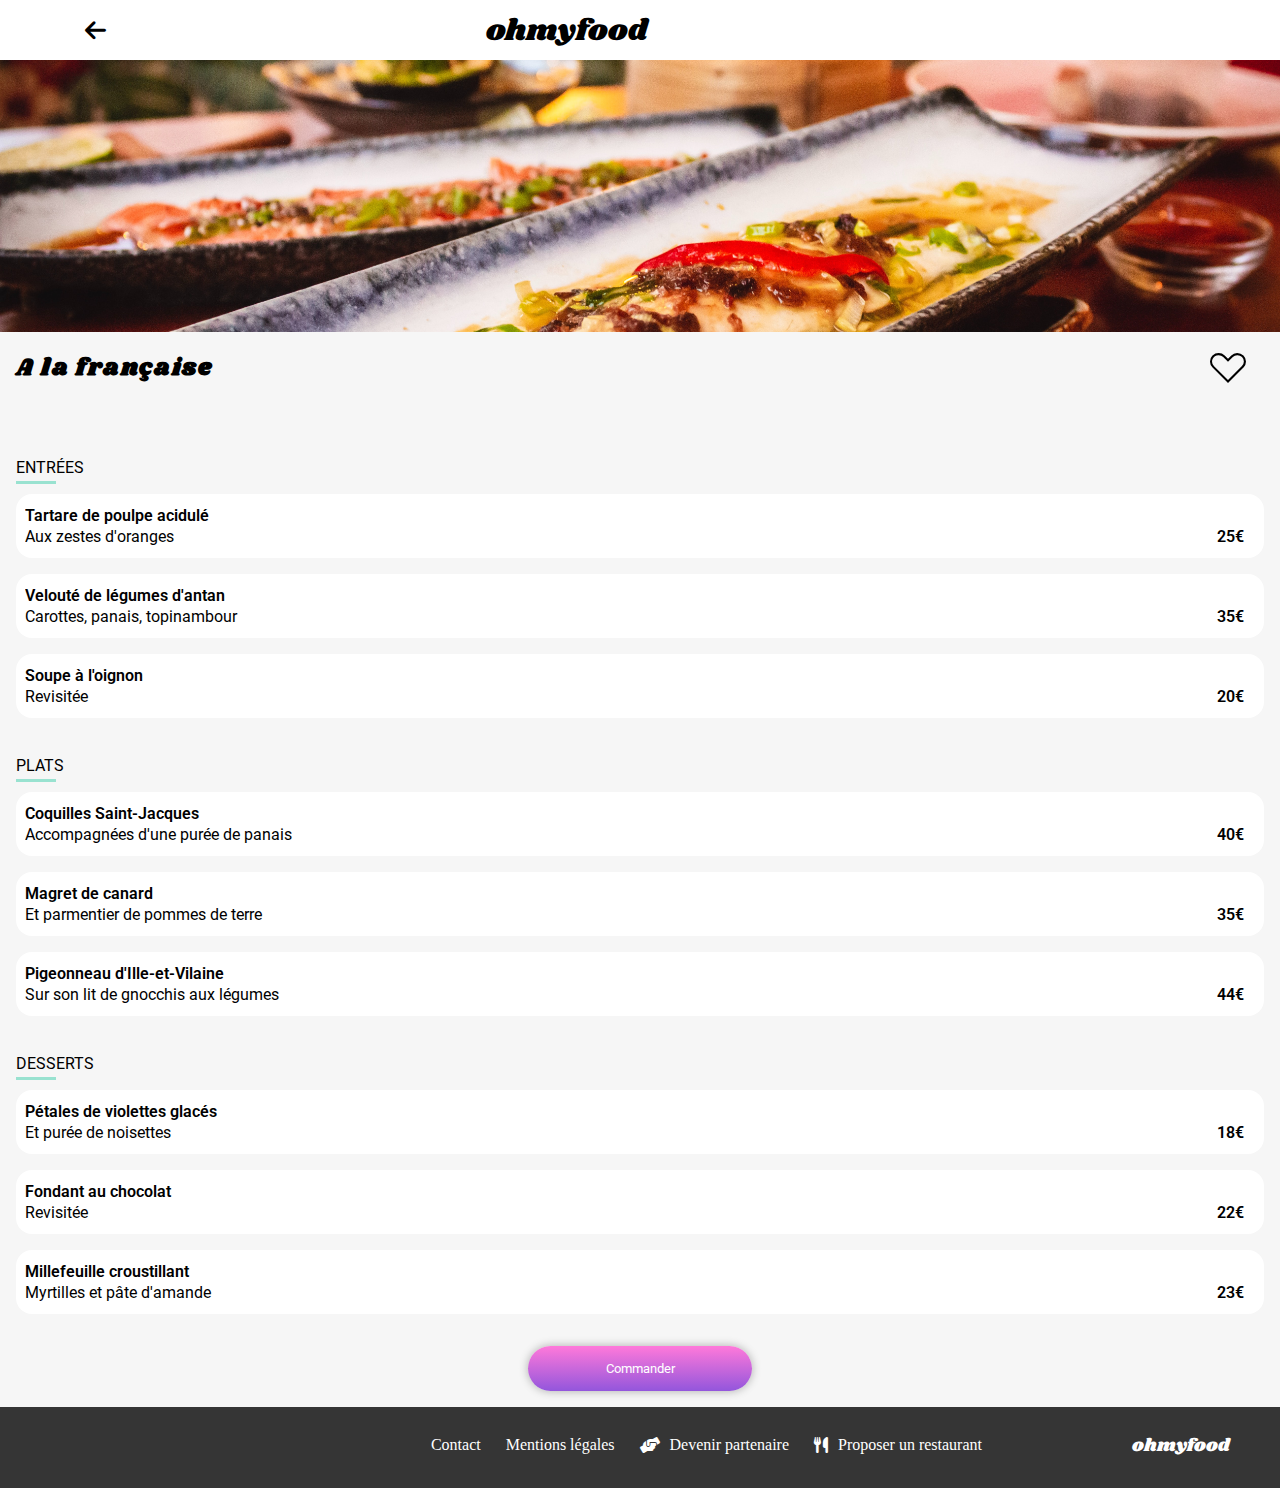
==== commit 0d21c26d: "Correctif - back menu" ====
--- a/A-la-française.html
+++ b/A-la-française.html
@@ -20,9 +20,7 @@
             <a href="./index.html">
                 <i class="fas fa-arrow-left back"></i>
             </a>
-            <a href="./index.html">
-                <h1 class="header-logo">ohmyfood</h1>
-            </a>
+            <h1 class="header-logo">ohmyfood</h1>
         </div>
     </header>
     
--- a/assets/styles/index.css
+++ b/assets/styles/index.css
@@ -641,11 +641,17 @@
     -webkit-box-align: center;
         -ms-flex-align: center;
             align-items: center;
-    width: 100%;
     -webkit-box-pack: center;
         -ms-flex-pack: center;
             justify-content: center;
     height: 60px;
+    gap: 5%;
+    margin-right: 18%;
+  }
+  header .header_container .header-logo {
+    font-family: shrikhand, serif;
+    padding: 14px 89px 13px 17px;
+    font-size: 30px;
   }
   header .back {
     font-size: x-large;
@@ -914,11 +920,17 @@
     -webkit-box-align: center;
         -ms-flex-align: center;
             align-items: center;
-    width: 100%;
     -webkit-box-pack: center;
         -ms-flex-pack: center;
             justify-content: center;
     height: 60px;
+    gap: 5%;
+    margin-right: 18%;
+  }
+  header .header_container .header-logo {
+    font-family: shrikhand, serif;
+    padding: 14px 89px 13px 17px;
+    font-size: 30px;
   }
   header .back {
     font-size: x-large;
@@ -1141,6 +1153,15 @@
     margin: 0 auto;
     width: 18%;
   }
+  header .header_container {
+    margin-right: 42%;
+    -webkit-box-pack: justify;
+        -ms-flex-pack: justify;
+            justify-content: space-between;
+  }
+  header .back {
+    margin-right: 300px;
+  }
   img {
     max-height: 272px;
   }
@@ -1180,11 +1201,17 @@
     -webkit-box-align: center;
         -ms-flex-align: center;
             align-items: center;
-    width: 100%;
     -webkit-box-pack: center;
         -ms-flex-pack: center;
             justify-content: center;
     height: 60px;
+    gap: 5%;
+    margin-right: 18%;
+  }
+  header .header_container .header-logo {
+    font-family: shrikhand, serif;
+    padding: 14px 89px 13px 17px;
+    font-size: 30px;
   }
   header .back {
     font-size: x-large;
@@ -1406,6 +1433,15 @@
   .explore_button {
     margin: 0 auto;
     width: 18%;
+  }
+  header .header_container {
+    margin-right: 42%;
+    -webkit-box-pack: justify;
+        -ms-flex-pack: justify;
+            justify-content: space-between;
+  }
+  header .back {
+    margin-right: 552px;
   }
   .main_meal_desserts {
     display: -webkit-box;
@@ -1448,6 +1484,6 @@
             column-gap: 80px;
   }
   .article {
-    width: 400px;
+    width: 600px;
   }
 }/*# sourceMappingURL=index.css.map */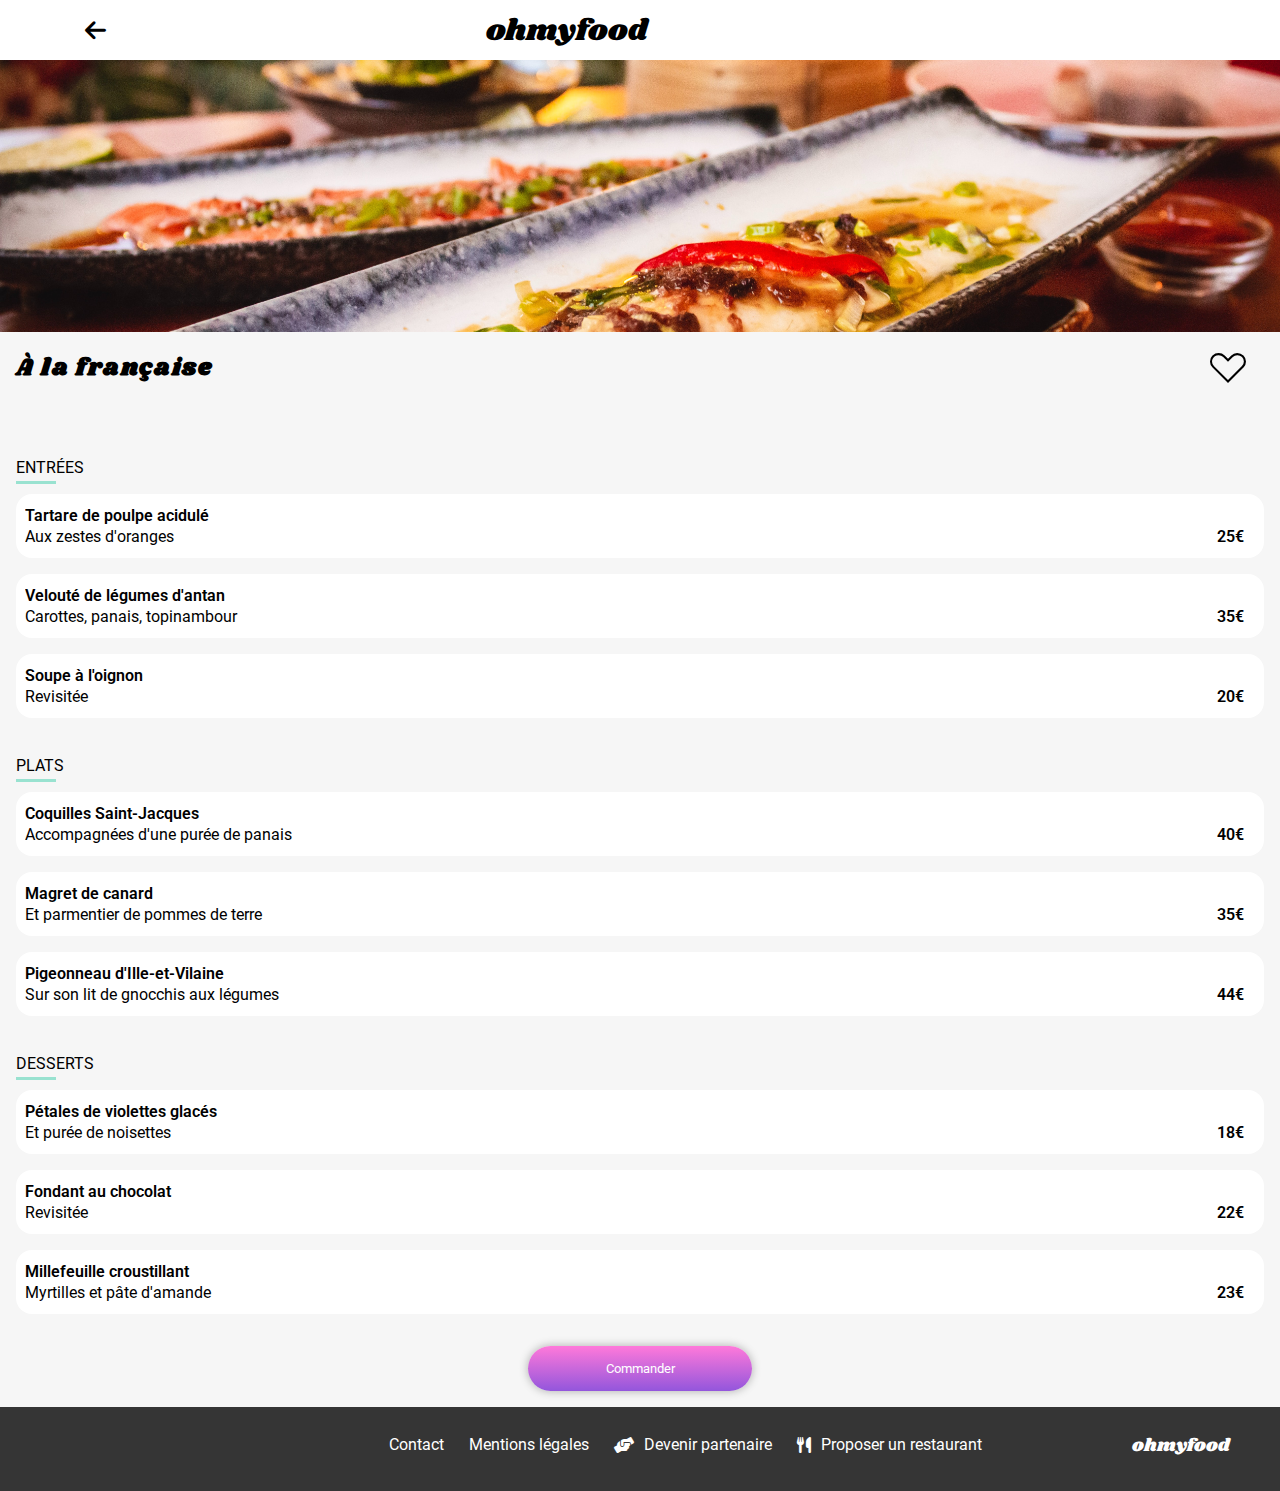
==== commit 8272b92a: "Petit correctif - global" ====
--- a/A-la-française.html
+++ b/A-la-française.html
@@ -31,7 +31,7 @@
         <section class="section_recep">
             <div class="title_like wrapper">
                 <h2 class="title_restaurant">
-                    A la française
+                    À la française
                 </h2>
                 <!-- **heart** -->
                 <div class="like">
--- a/assets/styles/index.css
+++ b/assets/styles/index.css
@@ -243,6 +243,12 @@
   main .explore .explore-title {
     font-size: 2.5rem;
   }
+  main .explore .explore-title .operation-steps {
+    display: -webkit-box;
+    display: -ms-flexbox;
+    display: flex;
+    gap: 50px;
+  }
 }
 main .explore .explore-txt {
   margin: 20px;
@@ -258,33 +264,40 @@
   main .operation {
     padding: 25px 90px 25px 90px;
   }
+  main .operation .operation-steps {
+    display: -webkit-box;
+    display: -ms-flexbox;
+    display: flex;
+    gap: 50px;
+  }
 }
 main .operation .operation-container {
+  display: grid;
+}
+main .operation .operation-container .operation-step {
+  margin-top: 20px;
   display: -webkit-box;
   display: -ms-flexbox;
   display: flex;
-  -ms-flex-wrap: wrap;
-      flex-wrap: wrap;
-  -webkit-box-pack: justify;
-      -ms-flex-pack: justify;
-          justify-content: space-between;
-}
-main .operation .operation-container .operation-steps {
-  margin-top: 20px;
-}
-main .operation .operation-container .operation-steps .operation-step {
-  display: -webkit-box;
-  display: -ms-flexbox;
-  display: flex;
-  -webkit-box-orient: horizontal;
-  -webkit-box-direction: normal;
-      -ms-flex-direction: row;
-          flex-direction: row;
   -webkit-box-align: center;
       -ms-flex-align: center;
           align-items: center;
-}
-main .operation .operation-container .operation-steps .operation-step .operation-number {
+  -webkit-box-shadow: rgba(0, 0, 0, 0.35) 0px 5px 15px;
+          box-shadow: rgba(0, 0, 0, 0.35) 0px 5px 15px;
+  border-radius: 20px;
+  width: 100%;
+  height: 65px;
+}
+main .operation .operation-container .operation-step:hover {
+  -webkit-box-shadow: 0px 0px 20px 0px rgba(0, 0, 0, 0.2);
+          box-shadow: 0px 0px 20px 0px rgba(0, 0, 0, 0.2);
+  background-color: #e3d7f1;
+  cursor: pointer;
+}
+main .operation .operation-container .operation-step:hover .fa-solid {
+  color: #9356DC;
+}
+main .operation .operation-container .operation-step .operation-number {
   border-radius: 50%;
   padding: 0 5px;
   padding: 5px 8px 5px 8px;
@@ -299,7 +312,7 @@
   transition: box-shadow 0.3s ease, transform 0.3s ease, opacity 0.3s ease;
   transition: box-shadow 0.3s ease, transform 0.3s ease, opacity 0.3s ease, -webkit-box-shadow 0.3s ease, -webkit-transform 0.3s ease;
 }
-main .operation .operation-container .operation-steps .operation-step .operation-detail {
+main .operation .operation-container .operation-step .operation-detail {
   display: -webkit-box;
   display: -ms-flexbox;
   display: flex;
@@ -308,11 +321,6 @@
       -ms-flex-direction: row;
           flex-direction: row;
   border-radius: 15px;
-  background: #F6F6F6;
-  width: 345px;
-  height: 65px;
-  -webkit-box-shadow: 0px 5px 15px 0px rgba(0, 0, 0, 0.4);
-          box-shadow: 0px 5px 15px 0px rgba(0, 0, 0, 0.4);
   -webkit-box-align: center;
       -ms-flex-align: center;
           align-items: center;
@@ -321,32 +329,30 @@
   transition: box-shadow 0.3s ease, transform 0.3s ease, opacity 0.3s ease;
   transition: box-shadow 0.3s ease, transform 0.3s ease, opacity 0.3s ease, -webkit-box-shadow 0.3s ease, -webkit-transform 0.3s ease;
 }
-main .operation .operation-container .operation-steps .operation-step .operation-detail i {
+main .operation .operation-container .operation-step .operation-detail i {
   color: #7E7E7E;
   padding: 0 30px;
 }
-main .operation .operation-container .operation-steps .operation-step .operation-detail p {
+main .operation .operation-container .operation-step .operation-detail p {
   font-weight: bold;
 }
-main .operation .operation-container .operation-steps .operation-step .operation-detail:hover {
-  -webkit-box-shadow: 0px 0px 20px 0px rgba(0, 0, 0, 0.2);
-          box-shadow: 0px 0px 20px 0px rgba(0, 0, 0, 0.2);
-  background-color: #e3d7f1;
-  cursor: pointer;
-}
-main .operation .operation-container .operation-steps .operation-step .operation-detail:hover i {
-  color: #9356DC;
-}
-main .restaurants {
+
+.restaurants {
   background: #FFF;
   padding: 25px 25px 25px 25px;
 }
 @media (min-width: 1024px) and (max-width: 2400px) {
-  main .restaurants {
+  .restaurants {
     padding: 12.5px 90px 12.5px 90px;
   }
-}
-main .restaurants .restaurant-cards {
+  .restaurants .operation-steps {
+    display: -webkit-box;
+    display: -ms-flexbox;
+    display: flex;
+    gap: 50px;
+  }
+}
+.restaurants .restaurant-cards {
   display: -webkit-box;
   display: -ms-flexbox;
   display: flex;
@@ -361,34 +367,39 @@
   margin-top: 28px;
 }
 @media (min-width: 1024px) and (max-width: 2400px) {
-  main .restaurants .restaurant-cards {
+  .restaurants .restaurant-cards {
     grid-template-columns: repeat(2, 1fr);
     gap: 50px 100px;
   }
-}
-main .restaurants .restaurant-cards .restaurant-tag {
+  .restaurants .restaurant-cards .operation-steps {
+    display: -webkit-box;
+    display: -ms-flexbox;
+    display: flex;
+    gap: 50px;
+  }
+}
+.restaurants .restaurant-cards .restaurant-tag {
   -webkit-box-align: center;
       -ms-flex-align: center;
           align-items: center;
   border-radius: 1rem;
-  background-color: white;
-  -webkit-box-shadow: rgba(0, 0, 0, 0.35) 0px 5px 15px;
-          box-shadow: rgba(0, 0, 0, 0.35) 0px 5px 15px;
+  -webkit-box-shadow: rgba(0, 0, 0, 0) 0px 5px 15px;
+          box-shadow: rgba(0, 0, 0, 0) 0px 5px 15px;
   position: relative;
 }
-main .restaurants .restaurant-cards .restaurant-tag .restaurant-tag-img img {
+.restaurants .restaurant-cards .restaurant-tag .restaurant-tag-img img {
   border-radius: 20px 20px 0 0;
   height: 200px;
   width: 100%;
   -o-object-fit: cover;
      object-fit: cover;
 }
-main .restaurants .restaurant-cards .restaurant-tag .restaurant-tag-img > img {
+.restaurants .restaurant-cards .restaurant-tag .restaurant-tag-img > img {
   -o-object-fit: cover;
      object-fit: cover;
   border-radius: 20px 20px 0 0;
 }
-main .restaurants .restaurant-cards .restaurant-tag .new {
+.restaurants .restaurant-cards .restaurant-tag .new {
   color: #008766;
   font-weight: bold;
   background-color: #99E2D0;
@@ -397,7 +408,7 @@
   margin-left: -140px;
   margin-top: 22px;
 }
-main .restaurants .restaurant-cards .restaurant-block {
+.restaurants .restaurant-cards .restaurant-block {
   display: -webkit-box;
   display: -ms-flexbox;
   display: flex;
@@ -410,21 +421,23 @@
   padding: 5px;
   -webkit-box-shadow: 0px 5px 20px 0px rgba(0, 0, 0, 0.1);
           box-shadow: 0px 5px 20px 0px rgba(0, 0, 0, 0.1);
-}
-main .restaurants .restaurant-cards .restaurant-block .restaurant-block-infos {
+  margin-top: -5px;
+}
+.restaurants .restaurant-cards .restaurant-block .restaurant-block-infos {
   margin: 5px 10px;
   color: black;
 }
-main .restaurants .restaurant-cards .restaurant-block .restaurant-block-infos .h3-title {
+.restaurants .restaurant-cards .restaurant-block .restaurant-block-infos .h3-title {
   font-weight: 700;
   margin-bottom: 5px;
 }
-main .restaurants .restaurant-cards .restaurant-block .like {
+.restaurants .restaurant-cards .restaurant-block .like {
   margin-top: -15px;
 }
 
 footer {
   background-color: #353535;
+  font-family: roboto, sans-serif;
 }
 footer .footer-block {
   display: -webkit-box;
@@ -460,7 +473,7 @@
       -ms-flex-direction: row;
           flex-direction: row;
   margin-left: 25px;
-  margin-bottom: 5px;
+  margin-bottom: 8px;
 }
 @media (min-width: 1024px) and (max-width: 2400px) {
   footer .footer-block .footer-block-link {
@@ -897,7 +910,7 @@
   }
   .explore_button {
     margin: 0 auto;
-    width: 30%;
+    width: 40%;
     margin-bottom: 30px;
   }
 }
